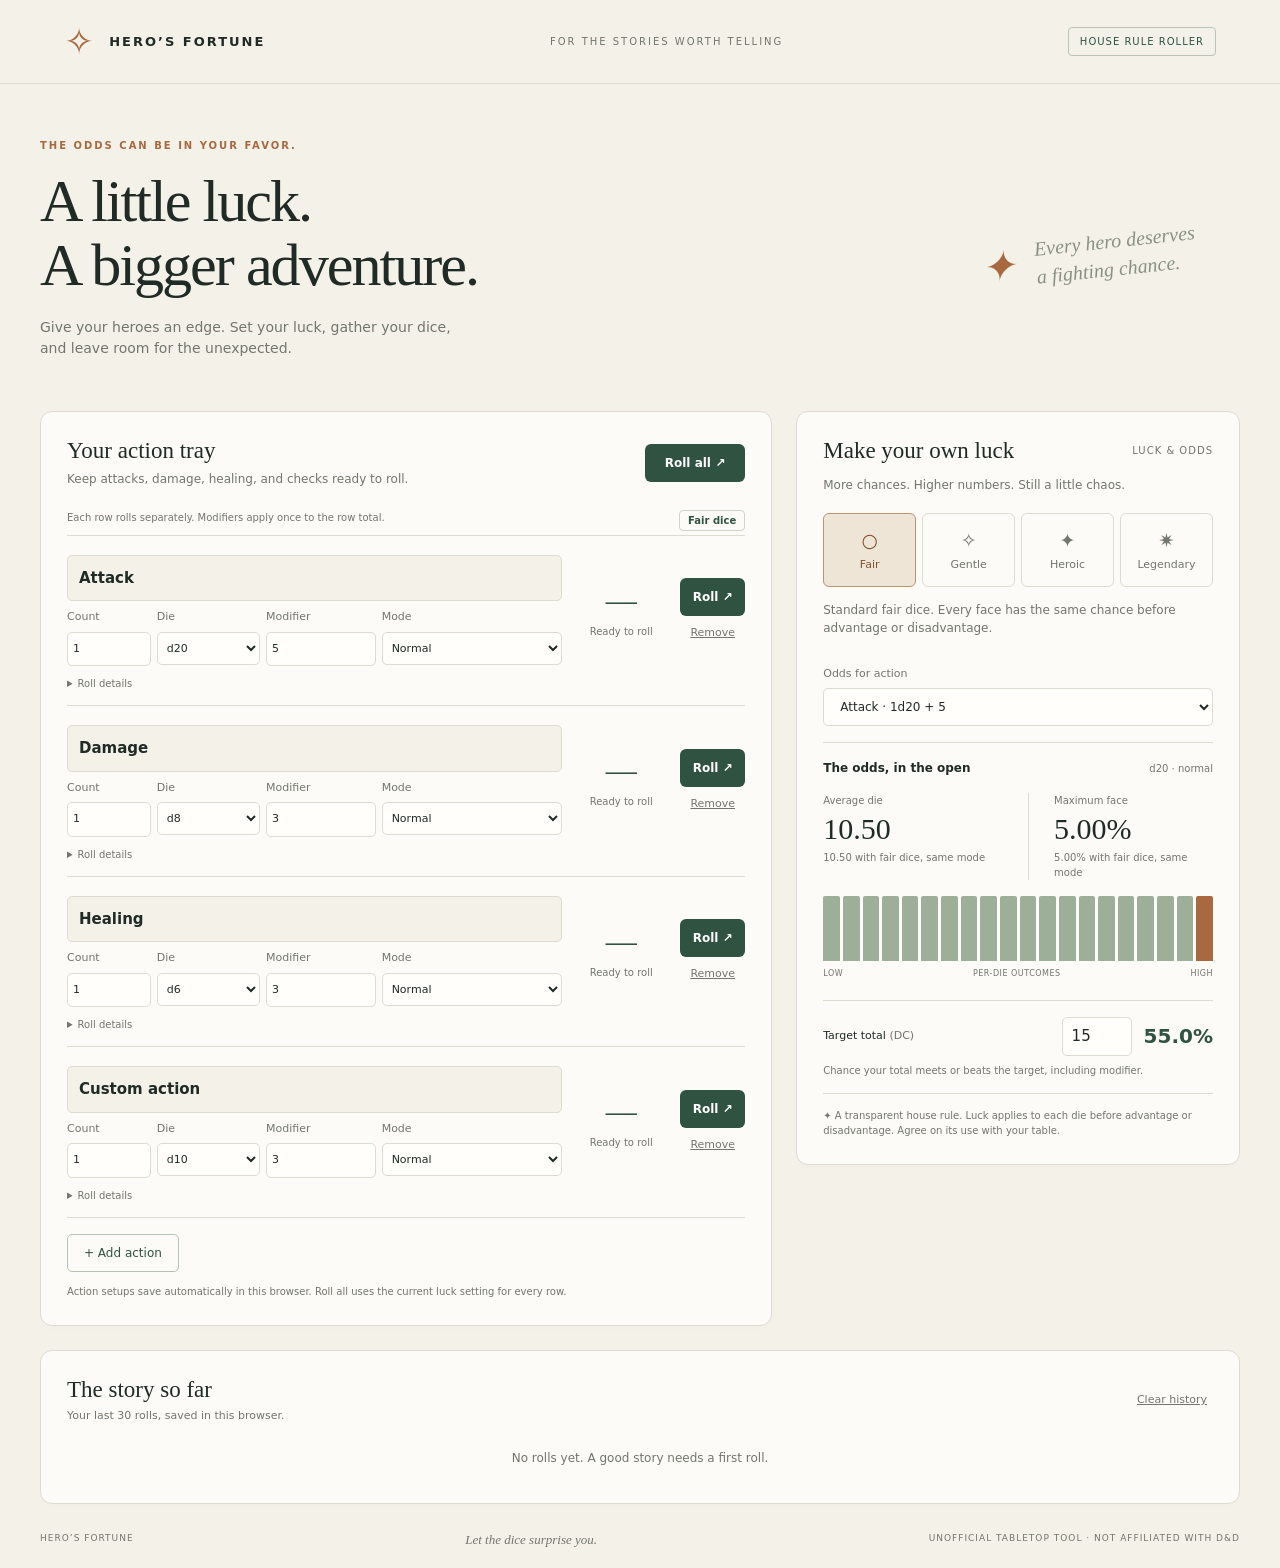
==== docs/index.html @ 3008ed4e "Import Hero’s Fortune dice roller and GitHub Pages source" ====
<!doctype html><html lang="en"><head><meta charset="utf-8"><meta name="viewport" content="width=device-width,initial-scale=1"><meta name="theme-color" content="#171b19"><title>Hero’s Fortune · A little luck goes a long way</title><meta name="description" content="An adjustable, transparent luck-based dice roller for tabletop adventures."><link rel="stylesheet" href="style.css"></head><body>
<header><a class="brand" href="./"><span class="brand-icon">✧</span> HERO’S FORTUNE</a><span class="header-note">FOR THE STORIES WORTH TELLING</span><span class="house">HOUSE RULE ROLLER</span></header>
<main><div class="intro"><div><p class="eyebrow">THE ODDS CAN BE IN YOUR FAVOR.</p><h1>A little luck.<br>A bigger adventure.</h1><p class="sub">Give your heroes an edge. Set your luck, gather your dice,<br class="desktop"> and leave room for the unexpected.</p></div><div class="intro-note"><span>✦</span><p>Every hero deserves<br>a fighting chance.</p></div></div>
<div class="workspace"><section class="actions panel" aria-labelledby="actionsHeading"><div class="section-head"><div><h2 id="actionsHeading">Your action tray</h2><p class="muted">Keep attacks, damage, healing, and checks ready to roll.</p></div><button id="rollAll" class="small-primary">Roll all ↗</button></div><div class="actions-note"><span>Each row rolls separately. Modifiers apply once to the row total.</span><strong id="actionLuck">Fair dice</strong></div><div id="actionsList"></div><div class="actions-footer"><button id="addAction" class="outline-button">+ Add action</button><span id="actionStatus" role="status"></span></div><p class="muted storage-note">Action setups save automatically in this browser. Roll all uses the current luck setting for every row.</p></section><aside><section class="luck panel"><div class="section-head"><h2>Make your own luck</h2><span>LUCK & ODDS</span></div><p class="muted">More chances. Higher numbers. Still a little chaos.</p><div id="luckOptions" class="luck-options" role="group" aria-label="Luck strength"></div><p class="mechanic" id="mechanic"></p><label class="odds-picker" for="oddsAction">Odds for action<select id="oddsAction"></select></label><p id="oddsEmpty" class="muted" hidden>Add an action to see its odds.</p><div id="oddsContent"><div class="odds-header"><h3>The odds, in the open</h3><span id="oddsTag">1d20</span></div><div class="stats"><div><span>Average die</span><strong id="average"></strong><small id="fairAverage"></small></div><div><span>Maximum face</span><strong id="maxChance"></strong><small id="fairMax"></small></div></div><div id="chart" class="chart" aria-label="Probability distribution"></div><div class="axis"><span>LOW</span><span>PER-DIE OUTCOMES</span><span>HIGH</span></div><div class="target-row"><label for="target">Target total <span>(DC)</span></label><input type="number" id="target" min="-100" max="1100" value="15"><strong id="success"></strong></div><p class="target-note">Chance your total meets or beats the target, including modifier.</p></div><p class="rule-note">✦ A transparent house rule. Luck applies to each die before advantage or disadvantage. Agree on its use with your table.</p></section></aside></div>
<section class="history panel"><div class="section-head"><div><h2>The story so far</h2><span class="muted history-sub">Your last 30 rolls, saved in this browser.</span></div><button id="clear" class="text-button">Clear history</button></div><div id="history"></div></section><footer>HERO’S FORTUNE <span>Let the dice surprise you.</span><span>UNOFFICIAL TABLETOP TOOL · NOT AFFILIATED WITH D&D</span></footer></main><script src="core.js"></script><script src="app.js"></script></body></html>
---- docs/style.css ----
:root{--bg:#f4f1e9;--ink:#202b25;--muted:#72766d;--line:#dddcd1;--green:#2f5241;--copper:#a96940}*{box-sizing:border-box}body{margin:0;background:var(--bg);color:var(--ink);font:15px/1.5 system-ui,sans-serif}button,input,select{font:inherit}button{cursor:pointer}header{height:84px;border-bottom:1px solid var(--line);display:flex;align-items:center;justify-content:space-between;padding:0 5vw;gap:20px}.brand{display:flex;align-items:center;gap:13px;letter-spacing:2px;font-size:13px;font-weight:800;color:inherit;text-decoration:none}.brand-icon{font-size:36px;color:var(--copper);line-height:1}.header-note{font-size:10px;letter-spacing:2px;color:var(--muted)}.house{font-size:10px;letter-spacing:1px;border:1px solid #b8c4b7;padding:6px 11px;border-radius:4px;color:var(--green)}main{max-width:1300px;margin:auto;padding:54px 40px 20px}.intro{display:flex;align-items:center;justify-content:space-between;margin-bottom:38px}.eyebrow{font-size:10px;letter-spacing:2px;font-weight:700;color:var(--copper);margin:0 0 16px}h1{font:500 clamp(40px,4.7vw,62px)/1.06 Georgia,serif;letter-spacing:-2px;margin:0}p.sub{color:var(--muted);font-size:14px;margin-top:20px}.intro-note{display:flex;gap:20px;align-items:center;padding-right:44px;transform:rotate(-6deg);font:italic 20px/1.4 Georgia,serif;color:#899181}.intro-note>span{font-size:42px;color:var(--copper)}.workspace{display:grid;grid-template-columns:1.25fr 1fr;gap:24px}.panel{border:1px solid var(--line);border-radius:12px;background:#fcfbf7;box-shadow:0 3px 5px #202b2503;padding:26px}.section-head{display:flex;justify-content:space-between;align-items:center;gap:16px}.section-head h2{font:500 23px Georgia,serif;margin:0}.section-head>span{font-size:10px;color:var(--muted);letter-spacing:1px}.die-types{display:grid;grid-template-columns:repeat(7,1fr);gap:8px;margin:24px 0}.die-type{border:1px solid var(--line);border-radius:7px;background:transparent;padding:13px 0;color:var(--muted);font-weight:650}.die-type.active{background:var(--green);color:#fff;border-color:var(--green)}.controls{display:grid;grid-template-columns:1fr 1fr 1.5fr;gap:14px}label{font-size:11px;color:var(--muted)}input,select{min-width:0;width:100%;padding:10px 12px;border:1px solid var(--line);border-radius:5px;background:#fffefb;color:var(--ink);margin-top:6px}input:focus,select:focus,button:focus-visible{outline:2px solid var(--copper);outline-offset:3px}.result-area{position:relative;overflow:hidden;margin:24px 0 18px;padding:18px 22px 25px;background:#e9ede5;border:1px solid #dbe1d4;border-radius:8px;text-align:center;min-height:225px}.result-top{display:flex;justify-content:space-between;font-size:11px;position:relative;z-index:1}.result-top span:last-child{font-size:9px;letter-spacing:1px;color:var(--muted)}.result-value{font:80px/1.2 Georgia,serif;color:var(--green);margin:13px 0 3px;position:relative;z-index:1}.breakdown{font-size:12px;color:#616c5d;position:relative;z-index:1;overflow-wrap:anywhere}.die-outline{position:absolute;right:-38px;bottom:-90px;font-size:280px;color:#d6ddcf;line-height:1}.roll-button{width:100%;background:var(--green);border:0;border-radius:6px;color:#fff;padding:16px 20px;text-align:left;font-weight:600;transition:background .2s}.roll-button:hover{background:#213d30}.roll-button span{float:right}.key-hint{text-align:center;font-size:9px;letter-spacing:.7px;color:var(--muted);margin:13px 0 18px}.key-hint span{padding:0 7px}kbd{border:1px solid var(--line);border-radius:3px;padding:2px 4px;font-size:8px}details{border-top:1px solid var(--line);padding-top:15px;color:var(--muted);font-size:12px}summary{cursor:pointer}#audit{padding-top:10px;line-height:1.8}.muted{color:var(--muted);font-size:12px}.luck-options{display:grid;grid-template-columns:repeat(4,1fr);gap:6px;margin-top:19px}.luck-option{border:1px solid var(--line);border-radius:6px;background:transparent;padding:12px 4px;color:var(--muted);font-size:11px}.luck-option strong{display:block;font-size:19px;font-weight:500;margin-bottom:3px}.luck-option.active{background:#eee5d7;border-color:#ba9571;color:#815333}.mechanic{font-size:12px;color:var(--muted);min-height:42px;margin:14px 0 23px}.odds-header{display:flex;justify-content:space-between;align-items:center;border-top:1px solid var(--line);padding-top:20px}.odds-header h3{font-size:12px;margin:0}.odds-header>span{font-size:10px;color:var(--muted)}.stats{display:grid;grid-template-columns:1fr 1fr;gap:20px;margin:16px 0}.stats div+div{border-left:1px solid var(--line);padding-left:25px}.stats span,.stats small{display:block;font-size:10px;color:var(--muted)}.stats strong{display:block;font:30px/1.4 Georgia,serif}.chart{display:flex;align-items:flex-end;gap:3px;height:65px}.bar{flex:1;background:#9daF98;border-radius:2px 2px 0 0;min-width:1px}.bar:last-child{background:var(--copper)}.axis{display:flex;justify-content:space-between;font-size:8px;letter-spacing:.5px;color:var(--muted);margin:7px 0 20px}.target-row{display:flex;align-items:center;gap:12px;border-top:1px solid var(--line);padding-top:16px}.target-row label{flex:1;color:var(--ink)}.target-row label span{color:var(--muted)}.target-row input{width:70px;margin:0;padding:7px 9px}.target-row strong{font-size:20px;color:var(--green);min-width:68px;text-align:right}.target-note{font-size:10px;color:var(--muted);margin:7px 0 15px}.rule-note{font-size:10px;color:var(--muted);border-top:1px solid var(--line);padding-top:14px;margin-bottom:0}.history{margin-top:24px}.history-sub{font-size:11px;display:block;margin-top:5px}.text-button{background:none;border:0;color:var(--muted);font-size:11px;text-decoration:underline}.empty{padding:25px 0 10px;text-align:center;font-size:12px;color:var(--muted)}.history-row{display:grid;grid-template-columns:50px 1fr 90px 70px;gap:14px;align-items:center;padding:14px 0;border-top:1px solid var(--line);font-size:12px}.history-row:first-child{margin-top:20px}.history-total{font:25px Georgia,serif;color:var(--green)}.history-detail{font-size:10px;color:var(--muted);margin-top:3px}.history-luck{color:var(--copper);font-size:10px;text-align:right}.history-time{font-size:10px;text-align:right;color:var(--muted)}footer{display:flex;justify-content:space-between;gap:15px;font-size:9px;letter-spacing:1px;color:var(--muted);padding:28px 0 0}footer span:first-child{font:italic 13px Georgia,serif;letter-spacing:0}.flash{animation:pop .25s ease-out}@keyframes pop{from{transform:translateY(4px);opacity:.3}to{transform:translateY(0);opacity:1}}@media(max-width:850px){.workspace{grid-template-columns:1fr}.intro-note{display:none}.header-note{display:none}main{padding:32px 20px}.panel{padding:22px}footer span:last-child{display:none}.intro{margin-bottom:26px}.result-area{min-height:200px}}@media(max-width:420px){header{padding:0 18px;height:70px}.house{font-size:8px}.brand{font-size:10px;letter-spacing:1px}.controls{gap:8px}.die-types{gap:5px}.die-type{font-size:12px}.key-hint{font-size:7px}.history-row{grid-template-columns:35px 1fr 65px;gap:8px}.history-time{display:none}}@media(prefers-reduced-motion:reduce){*{animation:none!important;transition:none!important}}
.actions{margin-bottom:26px}.actions .section-head p{margin:6px 0 0}.small-primary{border:0;border-radius:6px;background:var(--green);color:white;padding:10px 20px;font-size:12px;font-weight:600;white-space:nowrap}.small-primary:hover{background:#213d30}.actions-note{display:flex;justify-content:space-between;gap:12px;margin:22px 0 4px;font-size:11px;color:var(--muted)}.actions-note strong{font-size:10px;color:var(--green);border:1px solid #ccd6c8;border-radius:4px;padding:2px 8px;white-space:nowrap}.action-row{display:grid;grid-template-columns:minmax(0,1fr) minmax(110px,210px) 90px;gap:12px 24px;align-items:center;border-top:1px solid var(--line);padding:19px 0 14px}.action-fields{display:grid;grid-template-columns:minmax(110px,.7fr) minmax(300px,1.7fr);align-items:end;gap:20px}.action-name{font-weight:600;background:#f4f1e9;margin:0;padding:11px}.action-dice-fields{display:grid;grid-template-columns:.65fr .8fr .85fr 1.4fr;gap:9px}.action-dice-fields input,.action-dice-fields select{padding:8px}.action-total{font:36px/1.2 Georgia,serif;color:var(--green);text-align:center}.action-breakdown{text-align:center;font-size:10px;color:var(--muted);overflow-wrap:anywhere;margin-top:5px}.action-buttons{display:grid;gap:8px}.action-audit-details{grid-column:1/-1;border:0;padding:0;font-size:10px}.action-audit{padding:8px 0;color:var(--muted)}.actions-footer{border-top:1px solid var(--line);padding-top:16px;display:flex;align-items:center;gap:14px}.outline-button{border:1px solid #b7c3b2;border-radius:5px;padding:9px 16px;background:none;color:var(--green);font-size:12px}#actionStatus{font-size:10px;color:var(--muted)}.storage-note{font-size:10px;margin:12px 0 0}.save-action{display:block;width:100%;border:1px dashed #bdc7b7;background:none;color:var(--green);padding:8px;margin:0 0 12px;border-radius:5px;font-size:11px}button:disabled{opacity:.45;cursor:default}@media(max-width:1050px){.action-fields{grid-template-columns:1fr;gap:8px}.action-row{grid-template-columns:minmax(0,1fr) 155px 85px}}@media(max-width:600px){.action-row{grid-template-columns:minmax(0,1fr) 75px;gap:12px}.action-fields{grid-column:1/-1}.action-dice-fields{grid-template-columns:.65fr .8fr .85fr 1.4fr}.action-outcome{text-align:left}.action-total,.action-breakdown{text-align:left}.action-buttons{grid-column:2;grid-row:2}.actions-note{align-items:start;font-size:10px}.actions .section-head{align-items:start}.actions .section-head p{max-width:200px}.small-primary{padding:10px 14px}}
/* Action tray is now the only rolling surface. */
.workspace{grid-template-columns:minmax(0,1.65fr) minmax(310px,1fr);align-items:start}.workspace>.actions{margin-bottom:0}.workspace .action-fields{grid-template-columns:1fr;gap:8px}.workspace .action-row{grid-template-columns:minmax(0,1fr) 90px 65px;gap:10px 14px}.workspace .action-buttons .small-primary{padding:10px 9px}.odds-picker{display:block;margin:16px 0}.odds-picker select{font-size:12px}.odds-header{padding-top:16px}.workspace .actions-note{font-size:10px}.workspace .action-dice-fields{gap:6px}.workspace .action-dice-fields input,.workspace .action-dice-fields select{padding:8px 5px}.workspace .action-total{font-size:31px}[hidden]{display:none!important}@media(max-width:1000px){.workspace{grid-template-columns:1fr}.workspace .action-row{grid-template-columns:minmax(0,1fr) 155px 85px}}@media(max-width:600px){.workspace .action-row{grid-template-columns:minmax(0,1fr) 75px}.workspace .action-fields{grid-column:1/-1}.workspace .action-buttons{grid-column:2;grid-row:2}}
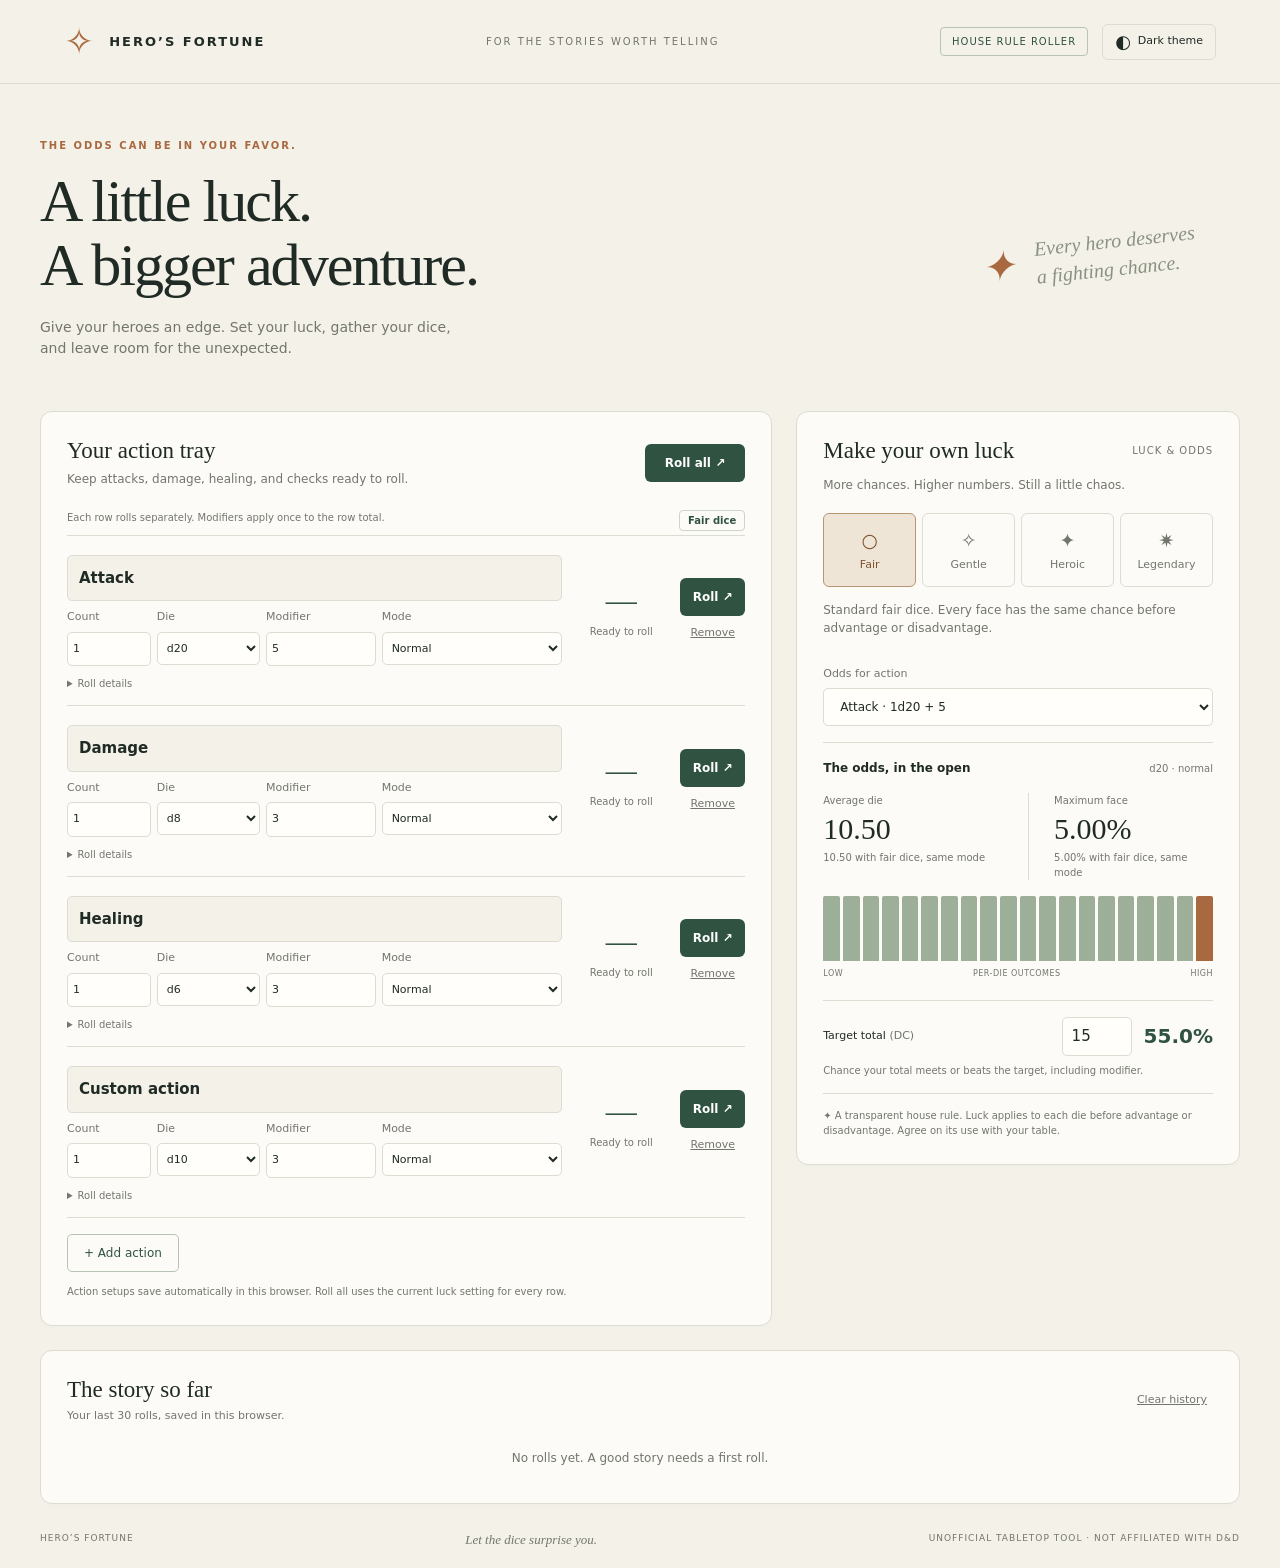
==== commit e50a5a57: "Add persistent light and dark theme toggle" ====
--- a/docs/index.html
+++ b/docs/index.html
@@ -1,5 +1,5 @@
-<!doctype html><html lang="en"><head><meta charset="utf-8"><meta name="viewport" content="width=device-width,initial-scale=1"><meta name="theme-color" content="#171b19"><title>Hero’s Fortune · A little luck goes a long way</title><meta name="description" content="An adjustable, transparent luck-based dice roller for tabletop adventures."><link rel="stylesheet" href="style.css"></head><body>
-<header><a class="brand" href="./"><span class="brand-icon">✧</span> HERO’S FORTUNE</a><span class="header-note">FOR THE STORIES WORTH TELLING</span><span class="house">HOUSE RULE ROLLER</span></header>
+<!doctype html><html lang="en"><head><meta charset="utf-8"><meta name="viewport" content="width=device-width,initial-scale=1"><meta name="theme-color" content="#171b19"><title>Hero’s Fortune · A little luck goes a long way</title><meta name="description" content="An adjustable, transparent luck-based dice roller for tabletop adventures."><script src="theme.js"></script><link rel="stylesheet" href="style.css"></head><body>
+<header><a class="brand" href="./"><span class="brand-icon">✧</span> HERO’S FORTUNE</a><span class="header-note">FOR THE STORIES WORTH TELLING</span><div class="header-controls"><span class="house">HOUSE RULE ROLLER</span><button id="themeToggle" class="theme-toggle" type="button" aria-label="Dark theme" aria-pressed="false"><span aria-hidden="true">◐</span> Dark theme</button></div></header>
 <main><div class="intro"><div><p class="eyebrow">THE ODDS CAN BE IN YOUR FAVOR.</p><h1>A little luck.<br>A bigger adventure.</h1><p class="sub">Give your heroes an edge. Set your luck, gather your dice,<br class="desktop"> and leave room for the unexpected.</p></div><div class="intro-note"><span>✦</span><p>Every hero deserves<br>a fighting chance.</p></div></div>
 <div class="workspace"><section class="actions panel" aria-labelledby="actionsHeading"><div class="section-head"><div><h2 id="actionsHeading">Your action tray</h2><p class="muted">Keep attacks, damage, healing, and checks ready to roll.</p></div><button id="rollAll" class="small-primary">Roll all ↗</button></div><div class="actions-note"><span>Each row rolls separately. Modifiers apply once to the row total.</span><strong id="actionLuck">Fair dice</strong></div><div id="actionsList"></div><div class="actions-footer"><button id="addAction" class="outline-button">+ Add action</button><span id="actionStatus" role="status"></span></div><p class="muted storage-note">Action setups save automatically in this browser. Roll all uses the current luck setting for every row.</p></section><aside><section class="luck panel"><div class="section-head"><h2>Make your own luck</h2><span>LUCK & ODDS</span></div><p class="muted">More chances. Higher numbers. Still a little chaos.</p><div id="luckOptions" class="luck-options" role="group" aria-label="Luck strength"></div><p class="mechanic" id="mechanic"></p><label class="odds-picker" for="oddsAction">Odds for action<select id="oddsAction"></select></label><p id="oddsEmpty" class="muted" hidden>Add an action to see its odds.</p><div id="oddsContent"><div class="odds-header"><h3>The odds, in the open</h3><span id="oddsTag">1d20</span></div><div class="stats"><div><span>Average die</span><strong id="average"></strong><small id="fairAverage"></small></div><div><span>Maximum face</span><strong id="maxChance"></strong><small id="fairMax"></small></div></div><div id="chart" class="chart" aria-label="Probability distribution"></div><div class="axis"><span>LOW</span><span>PER-DIE OUTCOMES</span><span>HIGH</span></div><div class="target-row"><label for="target">Target total <span>(DC)</span></label><input type="number" id="target" min="-100" max="1100" value="15"><strong id="success"></strong></div><p class="target-note">Chance your total meets or beats the target, including modifier.</p></div><p class="rule-note">✦ A transparent house rule. Luck applies to each die before advantage or disadvantage. Agree on its use with your table.</p></section></aside></div>
 <section class="history panel"><div class="section-head"><div><h2>The story so far</h2><span class="muted history-sub">Your last 30 rolls, saved in this browser.</span></div><button id="clear" class="text-button">Clear history</button></div><div id="history"></div></section><footer>HERO’S FORTUNE <span>Let the dice surprise you.</span><span>UNOFFICIAL TABLETOP TOOL · NOT AFFILIATED WITH D&D</span></footer></main><script src="core.js"></script><script src="app.js"></script></body></html>
--- a/docs/style.css
+++ b/docs/style.css
@@ -2,3 +2,8 @@
 .actions{margin-bottom:26px}.actions .section-head p{margin:6px 0 0}.small-primary{border:0;border-radius:6px;background:var(--green);color:white;padding:10px 20px;font-size:12px;font-weight:600;white-space:nowrap}.small-primary:hover{background:#213d30}.actions-note{display:flex;justify-content:space-between;gap:12px;margin:22px 0 4px;font-size:11px;color:var(--muted)}.actions-note strong{font-size:10px;color:var(--green);border:1px solid #ccd6c8;border-radius:4px;padding:2px 8px;white-space:nowrap}.action-row{display:grid;grid-template-columns:minmax(0,1fr) minmax(110px,210px) 90px;gap:12px 24px;align-items:center;border-top:1px solid var(--line);padding:19px 0 14px}.action-fields{display:grid;grid-template-columns:minmax(110px,.7fr) minmax(300px,1.7fr);align-items:end;gap:20px}.action-name{font-weight:600;background:#f4f1e9;margin:0;padding:11px}.action-dice-fields{display:grid;grid-template-columns:.65fr .8fr .85fr 1.4fr;gap:9px}.action-dice-fields input,.action-dice-fields select{padding:8px}.action-total{font:36px/1.2 Georgia,serif;color:var(--green);text-align:center}.action-breakdown{text-align:center;font-size:10px;color:var(--muted);overflow-wrap:anywhere;margin-top:5px}.action-buttons{display:grid;gap:8px}.action-audit-details{grid-column:1/-1;border:0;padding:0;font-size:10px}.action-audit{padding:8px 0;color:var(--muted)}.actions-footer{border-top:1px solid var(--line);padding-top:16px;display:flex;align-items:center;gap:14px}.outline-button{border:1px solid #b7c3b2;border-radius:5px;padding:9px 16px;background:none;color:var(--green);font-size:12px}#actionStatus{font-size:10px;color:var(--muted)}.storage-note{font-size:10px;margin:12px 0 0}.save-action{display:block;width:100%;border:1px dashed #bdc7b7;background:none;color:var(--green);padding:8px;margin:0 0 12px;border-radius:5px;font-size:11px}button:disabled{opacity:.45;cursor:default}@media(max-width:1050px){.action-fields{grid-template-columns:1fr;gap:8px}.action-row{grid-template-columns:minmax(0,1fr) 155px 85px}}@media(max-width:600px){.action-row{grid-template-columns:minmax(0,1fr) 75px;gap:12px}.action-fields{grid-column:1/-1}.action-dice-fields{grid-template-columns:.65fr .8fr .85fr 1.4fr}.action-outcome{text-align:left}.action-total,.action-breakdown{text-align:left}.action-buttons{grid-column:2;grid-row:2}.actions-note{align-items:start;font-size:10px}.actions .section-head{align-items:start}.actions .section-head p{max-width:200px}.small-primary{padding:10px 14px}}
 /* Action tray is now the only rolling surface. */
 .workspace{grid-template-columns:minmax(0,1.65fr) minmax(310px,1fr);align-items:start}.workspace>.actions{margin-bottom:0}.workspace .action-fields{grid-template-columns:1fr;gap:8px}.workspace .action-row{grid-template-columns:minmax(0,1fr) 90px 65px;gap:10px 14px}.workspace .action-buttons .small-primary{padding:10px 9px}.odds-picker{display:block;margin:16px 0}.odds-picker select{font-size:12px}.odds-header{padding-top:16px}.workspace .actions-note{font-size:10px}.workspace .action-dice-fields{gap:6px}.workspace .action-dice-fields input,.workspace .action-dice-fields select{padding:8px 5px}.workspace .action-total{font-size:31px}[hidden]{display:none!important}@media(max-width:1000px){.workspace{grid-template-columns:1fr}.workspace .action-row{grid-template-columns:minmax(0,1fr) 155px 85px}}@media(max-width:600px){.workspace .action-row{grid-template-columns:minmax(0,1fr) 75px}.workspace .action-fields{grid-column:1/-1}.workspace .action-buttons{grid-column:2;grid-row:2}}
+/* Theme preference is applied before the stylesheet loads. */
+:root{color-scheme:light}.header-controls{display:flex;align-items:center;gap:14px}.theme-toggle{display:inline-flex;align-items:center;gap:7px;border:1px solid var(--line);border-radius:6px;background:transparent;color:var(--ink);padding:8px 12px;font-size:11px;white-space:nowrap}.theme-toggle>span{font-size:18px;line-height:1}.theme-toggle:hover{border-color:var(--copper)}.theme-toggle[aria-pressed="true"]{border-color:var(--copper);background:#d6a06c12}
+:root[data-theme="dark"]{color-scheme:dark;--bg:#171c19;--ink:#e7e9df;--muted:#adb5a8;--line:#3e483f;--green:#a0c293;--copper:#d6a06c}
+[data-theme="dark"] .panel{background:#202721;box-shadow:0 3px 10px #0002}[data-theme="dark"] input,[data-theme="dark"] select{background:#171e19;color:var(--ink);border-color:var(--line)}[data-theme="dark"] .action-name{background:#293329}[data-theme="dark"] .luck-option.active{background:#433629;border-color:#b68d62;color:#f1cea2}[data-theme="dark"] .small-primary{background:#375a46;color:#f3f5eb}[data-theme="dark"] .small-primary:hover{background:#446e54}[data-theme="dark"] .bar{background:#87a67f}[data-theme="dark"] .bar:last-child{background:var(--copper)}[data-theme="dark"] .house,[data-theme="dark"] .actions-note strong,[data-theme="dark"] .outline-button{border-color:#596b54}[data-theme="dark"] .intro-note{color:#a7b69d}[data-theme="dark"] .outline-button:hover{background:#a0c29312}::selection{background:#a9694055;color:var(--ink)}
+@media(max-width:1050px){.header-note{display:none}}@media(max-width:480px){.header-controls .house{display:none}.header-controls{gap:0}.theme-toggle{padding:7px 9px;font-size:10px}}
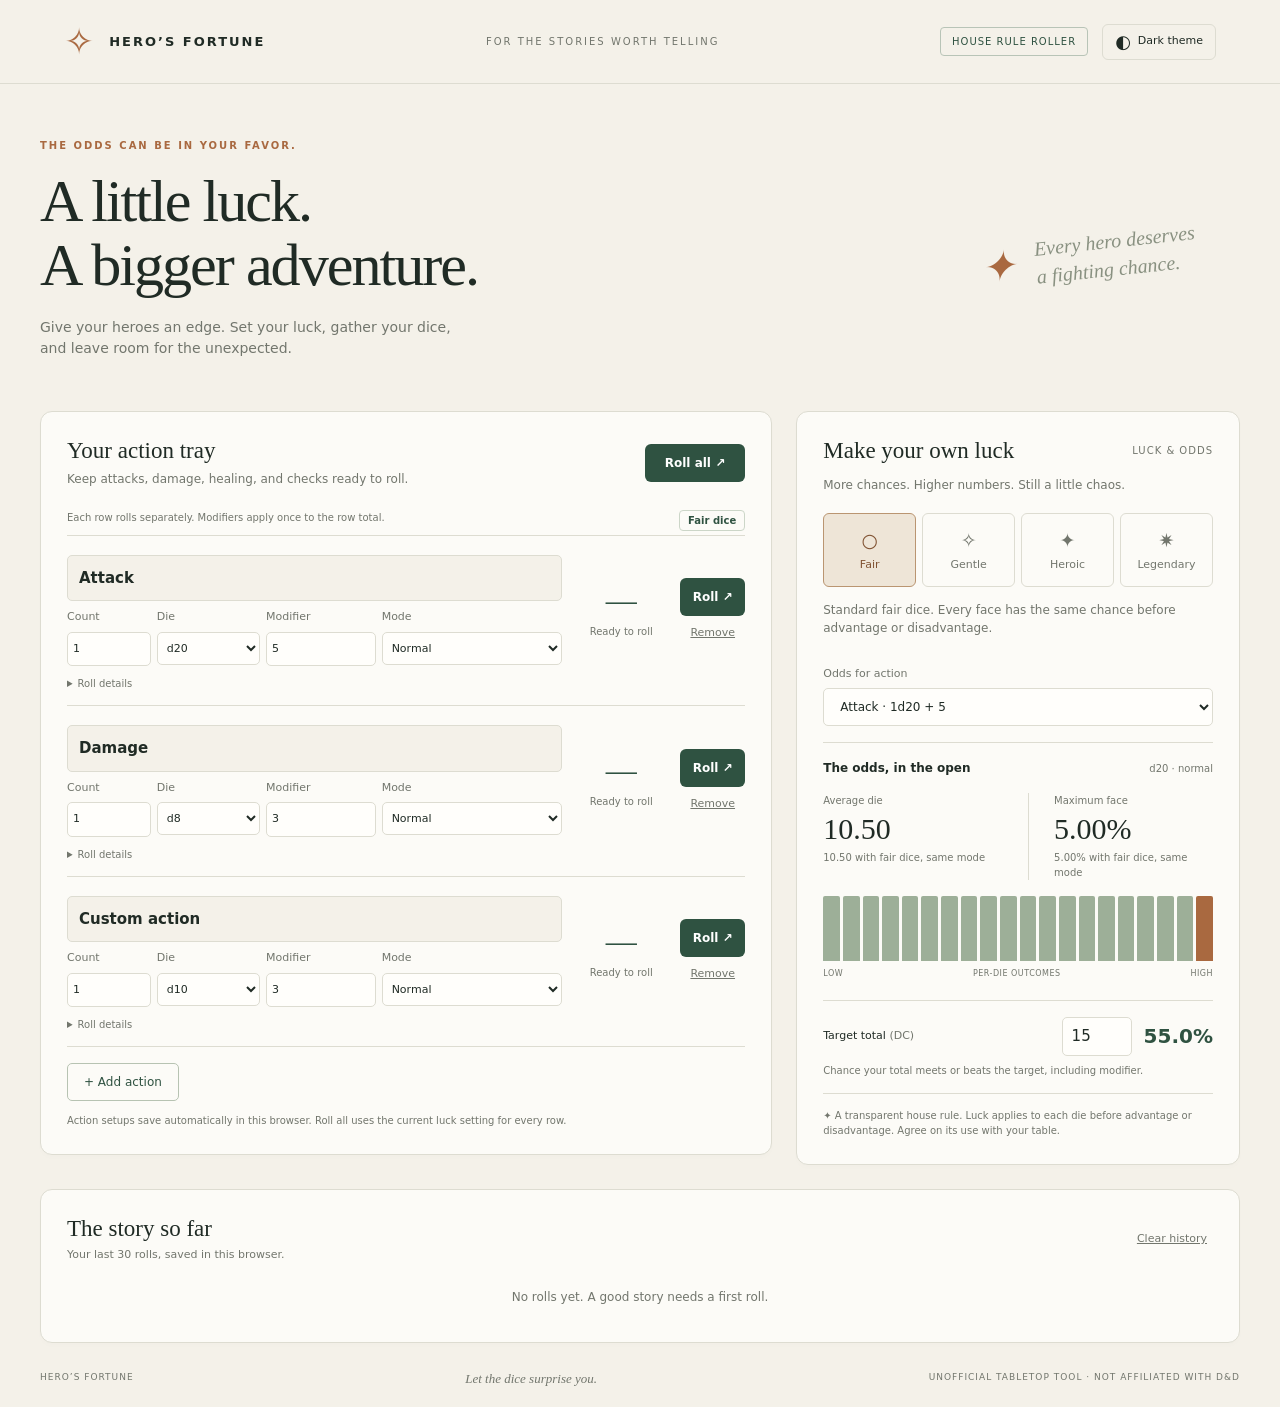
==== commit 5f3fd2fa: "Refactor CSS styles and improve theme handling - Updated the CSS file to enhance readability and mai" ====
--- a/docs/index.html
+++ b/docs/index.html
@@ -1,5 +1,97 @@
-<!doctype html><html lang="en"><head><meta charset="utf-8"><meta name="viewport" content="width=device-width,initial-scale=1"><meta name="theme-color" content="#171b19"><title>Hero’s Fortune · A little luck goes a long way</title><meta name="description" content="An adjustable, transparent luck-based dice roller for tabletop adventures."><script src="theme.js"></script><link rel="stylesheet" href="style.css"></head><body>
-<header><a class="brand" href="./"><span class="brand-icon">✧</span> HERO’S FORTUNE</a><span class="header-note">FOR THE STORIES WORTH TELLING</span><div class="header-controls"><span class="house">HOUSE RULE ROLLER</span><button id="themeToggle" class="theme-toggle" type="button" aria-label="Dark theme" aria-pressed="false"><span aria-hidden="true">◐</span> Dark theme</button></div></header>
-<main><div class="intro"><div><p class="eyebrow">THE ODDS CAN BE IN YOUR FAVOR.</p><h1>A little luck.<br>A bigger adventure.</h1><p class="sub">Give your heroes an edge. Set your luck, gather your dice,<br class="desktop"> and leave room for the unexpected.</p></div><div class="intro-note"><span>✦</span><p>Every hero deserves<br>a fighting chance.</p></div></div>
-<div class="workspace"><section class="actions panel" aria-labelledby="actionsHeading"><div class="section-head"><div><h2 id="actionsHeading">Your action tray</h2><p class="muted">Keep attacks, damage, healing, and checks ready to roll.</p></div><button id="rollAll" class="small-primary">Roll all ↗</button></div><div class="actions-note"><span>Each row rolls separately. Modifiers apply once to the row total.</span><strong id="actionLuck">Fair dice</strong></div><div id="actionsList"></div><div class="actions-footer"><button id="addAction" class="outline-button">+ Add action</button><span id="actionStatus" role="status"></span></div><p class="muted storage-note">Action setups save automatically in this browser. Roll all uses the current luck setting for every row.</p></section><aside><section class="luck panel"><div class="section-head"><h2>Make your own luck</h2><span>LUCK & ODDS</span></div><p class="muted">More chances. Higher numbers. Still a little chaos.</p><div id="luckOptions" class="luck-options" role="group" aria-label="Luck strength"></div><p class="mechanic" id="mechanic"></p><label class="odds-picker" for="oddsAction">Odds for action<select id="oddsAction"></select></label><p id="oddsEmpty" class="muted" hidden>Add an action to see its odds.</p><div id="oddsContent"><div class="odds-header"><h3>The odds, in the open</h3><span id="oddsTag">1d20</span></div><div class="stats"><div><span>Average die</span><strong id="average"></strong><small id="fairAverage"></small></div><div><span>Maximum face</span><strong id="maxChance"></strong><small id="fairMax"></small></div></div><div id="chart" class="chart" aria-label="Probability distribution"></div><div class="axis"><span>LOW</span><span>PER-DIE OUTCOMES</span><span>HIGH</span></div><div class="target-row"><label for="target">Target total <span>(DC)</span></label><input type="number" id="target" min="-100" max="1100" value="15"><strong id="success"></strong></div><p class="target-note">Chance your total meets or beats the target, including modifier.</p></div><p class="rule-note">✦ A transparent house rule. Luck applies to each die before advantage or disadvantage. Agree on its use with your table.</p></section></aside></div>
-<section class="history panel"><div class="section-head"><div><h2>The story so far</h2><span class="muted history-sub">Your last 30 rolls, saved in this browser.</span></div><button id="clear" class="text-button">Clear history</button></div><div id="history"></div></section><footer>HERO’S FORTUNE <span>Let the dice surprise you.</span><span>UNOFFICIAL TABLETOP TOOL · NOT AFFILIATED WITH D&D</span></footer></main><script src="core.js"></script><script src="app.js"></script></body></html>
+<!doctype html>
+<html lang="en">
+
+<head>
+    <meta charset="utf-8">
+    <meta name="viewport" content="width=device-width,initial-scale=1">
+    <meta name="theme-color" content="#171b19">
+    <title>Hero’s Fortune · A little luck goes a long way</title>
+    <meta name="description" content="An adjustable, transparent luck-based dice roller for tabletop adventures.">
+    <script src="theme.js?v=1ad5621dbaf4"></script>
+    <link rel="stylesheet" href="style.css?v=9ebda47f742c">
+</head>
+
+<body>
+    <header><a class="brand" href="./"><span class="brand-icon">✧</span> HERO’S FORTUNE</a><span class="header-note">FOR
+            THE STORIES WORTH TELLING</span>
+        <div class="header-controls"><span class="house">HOUSE RULE ROLLER</span><button id="themeToggle"
+                class="theme-toggle" type="button" aria-label="Dark theme" aria-pressed="false"><span
+                    aria-hidden="true">◐</span> Dark theme</button></div>
+    </header>
+    <main>
+        <div class="intro">
+            <div>
+                <p class="eyebrow">THE ODDS CAN BE IN YOUR FAVOR.</p>
+                <h1>A little luck.<br>A bigger adventure.</h1>
+                <p class="sub">Give your heroes an edge. Set your luck, gather your dice,<br class="desktop"> and leave
+                    room for the unexpected.</p>
+            </div>
+            <div class="intro-note"><span>✦</span>
+                <p>Every hero deserves<br>a fighting chance.</p>
+            </div>
+        </div>
+        <div class="workspace">
+            <section class="actions panel" aria-labelledby="actionsHeading">
+                <div class="section-head">
+                    <div>
+                        <h2 id="actionsHeading">Your action tray</h2>
+                        <p class="muted">Keep attacks, damage, healing, and checks ready to roll.</p>
+                    </div><button id="rollAll" class="small-primary">Roll all ↗</button>
+                </div>
+                <div class="actions-note"><span>Each row rolls separately. Modifiers apply once to the row
+                        total.</span><strong id="actionLuck">Fair dice</strong></div>
+                <div id="actionsList"></div>
+                <div class="actions-footer"><button id="addAction" class="outline-button">+ Add action</button><span
+                        id="actionStatus" role="status"></span></div>
+                <p class="muted storage-note">Action setups save automatically in this browser. Roll all uses the
+                    current luck setting for every row.</p>
+            </section>
+            <aside>
+                <section class="luck panel">
+                    <div class="section-head">
+                        <h2>Make your own luck</h2><span>LUCK & ODDS</span>
+                    </div>
+                    <p class="muted">More chances. Higher numbers. Still a little chaos.</p>
+                    <div id="luckOptions" class="luck-options" role="group" aria-label="Luck strength"></div>
+                    <p class="mechanic" id="mechanic"></p><label class="odds-picker" for="oddsAction">Odds for
+                        action<select id="oddsAction"></select></label>
+                    <p id="oddsEmpty" class="muted" hidden>Add an action to see its odds.</p>
+                    <div id="oddsContent">
+                        <div class="odds-header">
+                            <h3>The odds, in the open</h3><span id="oddsTag">1d20</span>
+                        </div>
+                        <div class="stats">
+                            <div><span>Average die</span><strong id="average"></strong><small id="fairAverage"></small>
+                            </div>
+                            <div><span>Maximum face</span><strong id="maxChance"></strong><small id="fairMax"></small>
+                            </div>
+                        </div>
+                        <div id="chart" class="chart" aria-label="Probability distribution"></div>
+                        <div class="axis"><span>LOW</span><span>PER-DIE OUTCOMES</span><span>HIGH</span></div>
+                        <div class="target-row"><label for="target">Target total <span>(DC)</span></label><input
+                                type="number" id="target" min="-100" max="1100" value="15"><strong
+                                id="success"></strong></div>
+                        <p class="target-note">Chance your total meets or beats the target, including modifier.</p>
+                    </div>
+                    <p class="rule-note">✦ A transparent house rule. Luck applies to each die before advantage or
+                        disadvantage. Agree on its use with your table.</p>
+                </section>
+            </aside>
+        </div>
+        <section class="history panel">
+            <div class="section-head">
+                <div>
+                    <h2>The story so far</h2><span class="muted history-sub">Your last 30 rolls, saved in this
+                        browser.</span>
+                </div><button id="clear" class="text-button">Clear history</button>
+            </div>
+            <div id="history"></div>
+        </section>
+        <footer>HERO’S FORTUNE <span>Let the dice surprise you.</span><span>UNOFFICIAL TABLETOP TOOL · NOT AFFILIATED
+                WITH D&D</span></footer>
+    </main>
+    <script src="core.js?v=ac321b00e4b7"></script>
+    <script src="app.js?v=7fd091d06f78"></script>
+</body>
+
+</html>
--- a/docs/style.css
+++ b/docs/style.css
@@ -1,9 +1,1055 @@
-:root{--bg:#f4f1e9;--ink:#202b25;--muted:#72766d;--line:#dddcd1;--green:#2f5241;--copper:#a96940}*{box-sizing:border-box}body{margin:0;background:var(--bg);color:var(--ink);font:15px/1.5 system-ui,sans-serif}button,input,select{font:inherit}button{cursor:pointer}header{height:84px;border-bottom:1px solid var(--line);display:flex;align-items:center;justify-content:space-between;padding:0 5vw;gap:20px}.brand{display:flex;align-items:center;gap:13px;letter-spacing:2px;font-size:13px;font-weight:800;color:inherit;text-decoration:none}.brand-icon{font-size:36px;color:var(--copper);line-height:1}.header-note{font-size:10px;letter-spacing:2px;color:var(--muted)}.house{font-size:10px;letter-spacing:1px;border:1px solid #b8c4b7;padding:6px 11px;border-radius:4px;color:var(--green)}main{max-width:1300px;margin:auto;padding:54px 40px 20px}.intro{display:flex;align-items:center;justify-content:space-between;margin-bottom:38px}.eyebrow{font-size:10px;letter-spacing:2px;font-weight:700;color:var(--copper);margin:0 0 16px}h1{font:500 clamp(40px,4.7vw,62px)/1.06 Georgia,serif;letter-spacing:-2px;margin:0}p.sub{color:var(--muted);font-size:14px;margin-top:20px}.intro-note{display:flex;gap:20px;align-items:center;padding-right:44px;transform:rotate(-6deg);font:italic 20px/1.4 Georgia,serif;color:#899181}.intro-note>span{font-size:42px;color:var(--copper)}.workspace{display:grid;grid-template-columns:1.25fr 1fr;gap:24px}.panel{border:1px solid var(--line);border-radius:12px;background:#fcfbf7;box-shadow:0 3px 5px #202b2503;padding:26px}.section-head{display:flex;justify-content:space-between;align-items:center;gap:16px}.section-head h2{font:500 23px Georgia,serif;margin:0}.section-head>span{font-size:10px;color:var(--muted);letter-spacing:1px}.die-types{display:grid;grid-template-columns:repeat(7,1fr);gap:8px;margin:24px 0}.die-type{border:1px solid var(--line);border-radius:7px;background:transparent;padding:13px 0;color:var(--muted);font-weight:650}.die-type.active{background:var(--green);color:#fff;border-color:var(--green)}.controls{display:grid;grid-template-columns:1fr 1fr 1.5fr;gap:14px}label{font-size:11px;color:var(--muted)}input,select{min-width:0;width:100%;padding:10px 12px;border:1px solid var(--line);border-radius:5px;background:#fffefb;color:var(--ink);margin-top:6px}input:focus,select:focus,button:focus-visible{outline:2px solid var(--copper);outline-offset:3px}.result-area{position:relative;overflow:hidden;margin:24px 0 18px;padding:18px 22px 25px;background:#e9ede5;border:1px solid #dbe1d4;border-radius:8px;text-align:center;min-height:225px}.result-top{display:flex;justify-content:space-between;font-size:11px;position:relative;z-index:1}.result-top span:last-child{font-size:9px;letter-spacing:1px;color:var(--muted)}.result-value{font:80px/1.2 Georgia,serif;color:var(--green);margin:13px 0 3px;position:relative;z-index:1}.breakdown{font-size:12px;color:#616c5d;position:relative;z-index:1;overflow-wrap:anywhere}.die-outline{position:absolute;right:-38px;bottom:-90px;font-size:280px;color:#d6ddcf;line-height:1}.roll-button{width:100%;background:var(--green);border:0;border-radius:6px;color:#fff;padding:16px 20px;text-align:left;font-weight:600;transition:background .2s}.roll-button:hover{background:#213d30}.roll-button span{float:right}.key-hint{text-align:center;font-size:9px;letter-spacing:.7px;color:var(--muted);margin:13px 0 18px}.key-hint span{padding:0 7px}kbd{border:1px solid var(--line);border-radius:3px;padding:2px 4px;font-size:8px}details{border-top:1px solid var(--line);padding-top:15px;color:var(--muted);font-size:12px}summary{cursor:pointer}#audit{padding-top:10px;line-height:1.8}.muted{color:var(--muted);font-size:12px}.luck-options{display:grid;grid-template-columns:repeat(4,1fr);gap:6px;margin-top:19px}.luck-option{border:1px solid var(--line);border-radius:6px;background:transparent;padding:12px 4px;color:var(--muted);font-size:11px}.luck-option strong{display:block;font-size:19px;font-weight:500;margin-bottom:3px}.luck-option.active{background:#eee5d7;border-color:#ba9571;color:#815333}.mechanic{font-size:12px;color:var(--muted);min-height:42px;margin:14px 0 23px}.odds-header{display:flex;justify-content:space-between;align-items:center;border-top:1px solid var(--line);padding-top:20px}.odds-header h3{font-size:12px;margin:0}.odds-header>span{font-size:10px;color:var(--muted)}.stats{display:grid;grid-template-columns:1fr 1fr;gap:20px;margin:16px 0}.stats div+div{border-left:1px solid var(--line);padding-left:25px}.stats span,.stats small{display:block;font-size:10px;color:var(--muted)}.stats strong{display:block;font:30px/1.4 Georgia,serif}.chart{display:flex;align-items:flex-end;gap:3px;height:65px}.bar{flex:1;background:#9daF98;border-radius:2px 2px 0 0;min-width:1px}.bar:last-child{background:var(--copper)}.axis{display:flex;justify-content:space-between;font-size:8px;letter-spacing:.5px;color:var(--muted);margin:7px 0 20px}.target-row{display:flex;align-items:center;gap:12px;border-top:1px solid var(--line);padding-top:16px}.target-row label{flex:1;color:var(--ink)}.target-row label span{color:var(--muted)}.target-row input{width:70px;margin:0;padding:7px 9px}.target-row strong{font-size:20px;color:var(--green);min-width:68px;text-align:right}.target-note{font-size:10px;color:var(--muted);margin:7px 0 15px}.rule-note{font-size:10px;color:var(--muted);border-top:1px solid var(--line);padding-top:14px;margin-bottom:0}.history{margin-top:24px}.history-sub{font-size:11px;display:block;margin-top:5px}.text-button{background:none;border:0;color:var(--muted);font-size:11px;text-decoration:underline}.empty{padding:25px 0 10px;text-align:center;font-size:12px;color:var(--muted)}.history-row{display:grid;grid-template-columns:50px 1fr 90px 70px;gap:14px;align-items:center;padding:14px 0;border-top:1px solid var(--line);font-size:12px}.history-row:first-child{margin-top:20px}.history-total{font:25px Georgia,serif;color:var(--green)}.history-detail{font-size:10px;color:var(--muted);margin-top:3px}.history-luck{color:var(--copper);font-size:10px;text-align:right}.history-time{font-size:10px;text-align:right;color:var(--muted)}footer{display:flex;justify-content:space-between;gap:15px;font-size:9px;letter-spacing:1px;color:var(--muted);padding:28px 0 0}footer span:first-child{font:italic 13px Georgia,serif;letter-spacing:0}.flash{animation:pop .25s ease-out}@keyframes pop{from{transform:translateY(4px);opacity:.3}to{transform:translateY(0);opacity:1}}@media(max-width:850px){.workspace{grid-template-columns:1fr}.intro-note{display:none}.header-note{display:none}main{padding:32px 20px}.panel{padding:22px}footer span:last-child{display:none}.intro{margin-bottom:26px}.result-area{min-height:200px}}@media(max-width:420px){header{padding:0 18px;height:70px}.house{font-size:8px}.brand{font-size:10px;letter-spacing:1px}.controls{gap:8px}.die-types{gap:5px}.die-type{font-size:12px}.key-hint{font-size:7px}.history-row{grid-template-columns:35px 1fr 65px;gap:8px}.history-time{display:none}}@media(prefers-reduced-motion:reduce){*{animation:none!important;transition:none!important}}
-.actions{margin-bottom:26px}.actions .section-head p{margin:6px 0 0}.small-primary{border:0;border-radius:6px;background:var(--green);color:white;padding:10px 20px;font-size:12px;font-weight:600;white-space:nowrap}.small-primary:hover{background:#213d30}.actions-note{display:flex;justify-content:space-between;gap:12px;margin:22px 0 4px;font-size:11px;color:var(--muted)}.actions-note strong{font-size:10px;color:var(--green);border:1px solid #ccd6c8;border-radius:4px;padding:2px 8px;white-space:nowrap}.action-row{display:grid;grid-template-columns:minmax(0,1fr) minmax(110px,210px) 90px;gap:12px 24px;align-items:center;border-top:1px solid var(--line);padding:19px 0 14px}.action-fields{display:grid;grid-template-columns:minmax(110px,.7fr) minmax(300px,1.7fr);align-items:end;gap:20px}.action-name{font-weight:600;background:#f4f1e9;margin:0;padding:11px}.action-dice-fields{display:grid;grid-template-columns:.65fr .8fr .85fr 1.4fr;gap:9px}.action-dice-fields input,.action-dice-fields select{padding:8px}.action-total{font:36px/1.2 Georgia,serif;color:var(--green);text-align:center}.action-breakdown{text-align:center;font-size:10px;color:var(--muted);overflow-wrap:anywhere;margin-top:5px}.action-buttons{display:grid;gap:8px}.action-audit-details{grid-column:1/-1;border:0;padding:0;font-size:10px}.action-audit{padding:8px 0;color:var(--muted)}.actions-footer{border-top:1px solid var(--line);padding-top:16px;display:flex;align-items:center;gap:14px}.outline-button{border:1px solid #b7c3b2;border-radius:5px;padding:9px 16px;background:none;color:var(--green);font-size:12px}#actionStatus{font-size:10px;color:var(--muted)}.storage-note{font-size:10px;margin:12px 0 0}.save-action{display:block;width:100%;border:1px dashed #bdc7b7;background:none;color:var(--green);padding:8px;margin:0 0 12px;border-radius:5px;font-size:11px}button:disabled{opacity:.45;cursor:default}@media(max-width:1050px){.action-fields{grid-template-columns:1fr;gap:8px}.action-row{grid-template-columns:minmax(0,1fr) 155px 85px}}@media(max-width:600px){.action-row{grid-template-columns:minmax(0,1fr) 75px;gap:12px}.action-fields{grid-column:1/-1}.action-dice-fields{grid-template-columns:.65fr .8fr .85fr 1.4fr}.action-outcome{text-align:left}.action-total,.action-breakdown{text-align:left}.action-buttons{grid-column:2;grid-row:2}.actions-note{align-items:start;font-size:10px}.actions .section-head{align-items:start}.actions .section-head p{max-width:200px}.small-primary{padding:10px 14px}}
+:root {
+    --bg: #f4f1e9;
+    --ink: #202b25;
+    --muted: #72766d;
+    --line: #dddcd1;
+    --green: #2f5241;
+    --copper: #a96940
+}
+
+* {
+    box-sizing: border-box
+}
+
+body {
+    margin: 0;
+    background: var(--bg);
+    color: var(--ink);
+    font: 15px/1.5 system-ui, sans-serif
+}
+
+button,
+input,
+select {
+    font: inherit
+}
+
+button {
+    cursor: pointer
+}
+
+header {
+    height: 84px;
+    border-bottom: 1px solid var(--line);
+    display: flex;
+    align-items: center;
+    justify-content: space-between;
+    padding: 0 5vw;
+    gap: 20px
+}
+
+.brand {
+    display: flex;
+    align-items: center;
+    gap: 13px;
+    letter-spacing: 2px;
+    font-size: 13px;
+    font-weight: 800;
+    color: inherit;
+    text-decoration: none
+}
+
+.brand-icon {
+    font-size: 36px;
+    color: var(--copper);
+    line-height: 1
+}
+
+.header-note {
+    font-size: 10px;
+    letter-spacing: 2px;
+    color: var(--muted)
+}
+
+.house {
+    font-size: 10px;
+    letter-spacing: 1px;
+    border: 1px solid #b8c4b7;
+    padding: 6px 11px;
+    border-radius: 4px;
+    color: var(--green)
+}
+
+main {
+    max-width: 1300px;
+    margin: auto;
+    padding: 54px 40px 20px
+}
+
+.intro {
+    display: flex;
+    align-items: center;
+    justify-content: space-between;
+    margin-bottom: 38px
+}
+
+.eyebrow {
+    font-size: 10px;
+    letter-spacing: 2px;
+    font-weight: 700;
+    color: var(--copper);
+    margin: 0 0 16px
+}
+
+h1 {
+    font: 500 clamp(40px, 4.7vw, 62px)/1.06 Georgia, serif;
+    letter-spacing: -2px;
+    margin: 0
+}
+
+p.sub {
+    color: var(--muted);
+    font-size: 14px;
+    margin-top: 20px
+}
+
+.intro-note {
+    display: flex;
+    gap: 20px;
+    align-items: center;
+    padding-right: 44px;
+    transform: rotate(-6deg);
+    font: italic 20px/1.4 Georgia, serif;
+    color: #899181
+}
+
+.intro-note>span {
+    font-size: 42px;
+    color: var(--copper)
+}
+
+.workspace {
+    display: grid;
+    grid-template-columns: 1.25fr 1fr;
+    gap: 24px
+}
+
+.panel {
+    border: 1px solid var(--line);
+    border-radius: 12px;
+    background: #fcfbf7;
+    box-shadow: 0 3px 5px #202b2503;
+    padding: 26px
+}
+
+.section-head {
+    display: flex;
+    justify-content: space-between;
+    align-items: center;
+    gap: 16px
+}
+
+.section-head h2 {
+    font: 500 23px Georgia, serif;
+    margin: 0
+}
+
+.section-head>span {
+    font-size: 10px;
+    color: var(--muted);
+    letter-spacing: 1px
+}
+
+.die-types {
+    display: grid;
+    grid-template-columns: repeat(7, 1fr);
+    gap: 8px;
+    margin: 24px 0
+}
+
+.die-type {
+    border: 1px solid var(--line);
+    border-radius: 7px;
+    background: transparent;
+    padding: 13px 0;
+    color: var(--muted);
+    font-weight: 650
+}
+
+.die-type.active {
+    background: var(--green);
+    color: #fff;
+    border-color: var(--green)
+}
+
+.controls {
+    display: grid;
+    grid-template-columns: 1fr 1fr 1.5fr;
+    gap: 14px
+}
+
+label {
+    font-size: 11px;
+    color: var(--muted)
+}
+
+input,
+select {
+    min-width: 0;
+    width: 100%;
+    padding: 10px 12px;
+    border: 1px solid var(--line);
+    border-radius: 5px;
+    background: #fffefb;
+    color: var(--ink);
+    margin-top: 6px
+}
+
+input:focus,
+select:focus,
+button:focus-visible {
+    outline: 2px solid var(--copper);
+    outline-offset: 3px
+}
+
+.result-area {
+    position: relative;
+    overflow: hidden;
+    margin: 24px 0 18px;
+    padding: 18px 22px 25px;
+    background: #e9ede5;
+    border: 1px solid #dbe1d4;
+    border-radius: 8px;
+    text-align: center;
+    min-height: 225px
+}
+
+.result-top {
+    display: flex;
+    justify-content: space-between;
+    font-size: 11px;
+    position: relative;
+    z-index: 1
+}
+
+.result-top span:last-child {
+    font-size: 9px;
+    letter-spacing: 1px;
+    color: var(--muted)
+}
+
+.result-value {
+    font: 80px/1.2 Georgia, serif;
+    color: var(--green);
+    margin: 13px 0 3px;
+    position: relative;
+    z-index: 1
+}
+
+.breakdown {
+    font-size: 12px;
+    color: #616c5d;
+    position: relative;
+    z-index: 1;
+    overflow-wrap: anywhere
+}
+
+.die-outline {
+    position: absolute;
+    right: -38px;
+    bottom: -90px;
+    font-size: 280px;
+    color: #d6ddcf;
+    line-height: 1
+}
+
+.roll-button {
+    width: 100%;
+    background: var(--green);
+    border: 0;
+    border-radius: 6px;
+    color: #fff;
+    padding: 16px 20px;
+    text-align: left;
+    font-weight: 600;
+    transition: background .2s
+}
+
+.roll-button:hover {
+    background: #213d30
+}
+
+.roll-button span {
+    float: right
+}
+
+.key-hint {
+    text-align: center;
+    font-size: 9px;
+    letter-spacing: .7px;
+    color: var(--muted);
+    margin: 13px 0 18px
+}
+
+.key-hint span {
+    padding: 0 7px
+}
+
+kbd {
+    border: 1px solid var(--line);
+    border-radius: 3px;
+    padding: 2px 4px;
+    font-size: 8px
+}
+
+details {
+    border-top: 1px solid var(--line);
+    padding-top: 15px;
+    color: var(--muted);
+    font-size: 12px
+}
+
+summary {
+    cursor: pointer
+}
+
+#audit {
+    padding-top: 10px;
+    line-height: 1.8
+}
+
+.muted {
+    color: var(--muted);
+    font-size: 12px
+}
+
+.luck-options {
+    display: grid;
+    grid-template-columns: repeat(4, 1fr);
+    gap: 6px;
+    margin-top: 19px
+}
+
+.luck-option {
+    border: 1px solid var(--line);
+    border-radius: 6px;
+    background: transparent;
+    padding: 12px 4px;
+    color: var(--muted);
+    font-size: 11px
+}
+
+.luck-option strong {
+    display: block;
+    font-size: 19px;
+    font-weight: 500;
+    margin-bottom: 3px
+}
+
+.luck-option.active {
+    background: #eee5d7;
+    border-color: #ba9571;
+    color: #815333
+}
+
+.mechanic {
+    font-size: 12px;
+    color: var(--muted);
+    min-height: 42px;
+    margin: 14px 0 23px
+}
+
+.odds-header {
+    display: flex;
+    justify-content: space-between;
+    align-items: center;
+    border-top: 1px solid var(--line);
+    padding-top: 20px
+}
+
+.odds-header h3 {
+    font-size: 12px;
+    margin: 0
+}
+
+.odds-header>span {
+    font-size: 10px;
+    color: var(--muted)
+}
+
+.stats {
+    display: grid;
+    grid-template-columns: 1fr 1fr;
+    gap: 20px;
+    margin: 16px 0
+}
+
+.stats div+div {
+    border-left: 1px solid var(--line);
+    padding-left: 25px
+}
+
+.stats span,
+.stats small {
+    display: block;
+    font-size: 10px;
+    color: var(--muted)
+}
+
+.stats strong {
+    display: block;
+    font: 30px/1.4 Georgia, serif
+}
+
+.chart {
+    display: flex;
+    align-items: flex-end;
+    gap: 3px;
+    height: 65px
+}
+
+.bar {
+    flex: 1;
+    background: #9daF98;
+    border-radius: 2px 2px 0 0;
+    min-width: 1px
+}
+
+.bar:last-child {
+    background: var(--copper)
+}
+
+.axis {
+    display: flex;
+    justify-content: space-between;
+    font-size: 8px;
+    letter-spacing: .5px;
+    color: var(--muted);
+    margin: 7px 0 20px
+}
+
+.target-row {
+    display: flex;
+    align-items: center;
+    gap: 12px;
+    border-top: 1px solid var(--line);
+    padding-top: 16px
+}
+
+.target-row label {
+    flex: 1;
+    color: var(--ink)
+}
+
+.target-row label span {
+    color: var(--muted)
+}
+
+.target-row input {
+    width: 70px;
+    margin: 0;
+    padding: 7px 9px
+}
+
+.target-row strong {
+    font-size: 20px;
+    color: var(--green);
+    min-width: 68px;
+    text-align: right
+}
+
+.target-note {
+    font-size: 10px;
+    color: var(--muted);
+    margin: 7px 0 15px
+}
+
+.rule-note {
+    font-size: 10px;
+    color: var(--muted);
+    border-top: 1px solid var(--line);
+    padding-top: 14px;
+    margin-bottom: 0
+}
+
+.history {
+    margin-top: 24px
+}
+
+.history-sub {
+    font-size: 11px;
+    display: block;
+    margin-top: 5px
+}
+
+.text-button {
+    background: none;
+    border: 0;
+    color: var(--muted);
+    font-size: 11px;
+    text-decoration: underline
+}
+
+.empty {
+    padding: 25px 0 10px;
+    text-align: center;
+    font-size: 12px;
+    color: var(--muted)
+}
+
+.history-row {
+    display: grid;
+    grid-template-columns: 50px 1fr 90px 70px;
+    gap: 14px;
+    align-items: center;
+    padding: 14px 0;
+    border-top: 1px solid var(--line);
+    font-size: 12px
+}
+
+.history-row:first-child {
+    margin-top: 20px
+}
+
+.history-total {
+    font: 25px Georgia, serif;
+    color: var(--green)
+}
+
+.history-detail {
+    font-size: 10px;
+    color: var(--muted);
+    margin-top: 3px
+}
+
+.history-luck {
+    color: var(--copper);
+    font-size: 10px;
+    text-align: right
+}
+
+.history-time {
+    font-size: 10px;
+    text-align: right;
+    color: var(--muted)
+}
+
+footer {
+    display: flex;
+    justify-content: space-between;
+    gap: 15px;
+    font-size: 9px;
+    letter-spacing: 1px;
+    color: var(--muted);
+    padding: 28px 0 0
+}
+
+footer span:first-child {
+    font: italic 13px Georgia, serif;
+    letter-spacing: 0
+}
+
+.flash {
+    animation: pop .25s ease-out
+}
+
+@keyframes pop {
+    from {
+        transform: translateY(4px);
+        opacity: .3
+    }
+
+    to {
+        transform: translateY(0);
+        opacity: 1
+    }
+}
+
+@media(max-width:850px) {
+    .workspace {
+        grid-template-columns: 1fr
+    }
+
+    .intro-note {
+        display: none
+    }
+
+    .header-note {
+        display: none
+    }
+
+    main {
+        padding: 32px 20px
+    }
+
+    .panel {
+        padding: 22px
+    }
+
+    footer span:last-child {
+        display: none
+    }
+
+    .intro {
+        margin-bottom: 26px
+    }
+
+    .result-area {
+        min-height: 200px
+    }
+}
+
+@media(max-width:420px) {
+    header {
+        padding: 0 18px;
+        height: 70px
+    }
+
+    .house {
+        font-size: 8px
+    }
+
+    .brand {
+        font-size: 10px;
+        letter-spacing: 1px
+    }
+
+    .controls {
+        gap: 8px
+    }
+
+    .die-types {
+        gap: 5px
+    }
+
+    .die-type {
+        font-size: 12px
+    }
+
+    .key-hint {
+        font-size: 7px
+    }
+
+    .history-row {
+        grid-template-columns: 35px 1fr 65px;
+        gap: 8px
+    }
+
+    .history-time {
+        display: none
+    }
+}
+
+@media(prefers-reduced-motion:reduce) {
+    * {
+        animation: none !important;
+        transition: none !important
+    }
+}
+
+.actions {
+    margin-bottom: 26px
+}
+
+.actions .section-head p {
+    margin: 6px 0 0
+}
+
+.small-primary {
+    border: 0;
+    border-radius: 6px;
+    background: var(--green);
+    color: white;
+    padding: 10px 20px;
+    font-size: 12px;
+    font-weight: 600;
+    white-space: nowrap
+}
+
+.small-primary:hover {
+    background: #213d30
+}
+
+.actions-note {
+    display: flex;
+    justify-content: space-between;
+    gap: 12px;
+    margin: 22px 0 4px;
+    font-size: 11px;
+    color: var(--muted)
+}
+
+.actions-note strong {
+    font-size: 10px;
+    color: var(--green);
+    border: 1px solid #ccd6c8;
+    border-radius: 4px;
+    padding: 2px 8px;
+    white-space: nowrap
+}
+
+.action-row {
+    display: grid;
+    grid-template-columns: minmax(0, 1fr) minmax(110px, 210px) 90px;
+    gap: 12px 24px;
+    align-items: center;
+    border-top: 1px solid var(--line);
+    padding: 19px 0 14px
+}
+
+.action-fields {
+    display: grid;
+    grid-template-columns: minmax(110px, .7fr) minmax(300px, 1.7fr);
+    align-items: end;
+    gap: 20px
+}
+
+.action-name {
+    font-weight: 600;
+    background: #f4f1e9;
+    margin: 0;
+    padding: 11px
+}
+
+.action-dice-fields {
+    display: grid;
+    grid-template-columns: .65fr .8fr .85fr 1.4fr;
+    gap: 9px
+}
+
+.action-dice-fields input,
+.action-dice-fields select {
+    padding: 8px
+}
+
+.action-total {
+    font: 36px/1.2 Georgia, serif;
+    color: var(--green);
+    text-align: center
+}
+
+.action-breakdown {
+    text-align: center;
+    font-size: 10px;
+    color: var(--muted);
+    overflow-wrap: anywhere;
+    margin-top: 5px
+}
+
+.action-buttons {
+    display: grid;
+    gap: 8px
+}
+
+.action-audit-details {
+    grid-column: 1/-1;
+    border: 0;
+    padding: 0;
+    font-size: 10px
+}
+
+.action-audit {
+    padding: 8px 0;
+    color: var(--muted)
+}
+
+.actions-footer {
+    border-top: 1px solid var(--line);
+    padding-top: 16px;
+    display: flex;
+    align-items: center;
+    gap: 14px
+}
+
+.outline-button {
+    border: 1px solid #b7c3b2;
+    border-radius: 5px;
+    padding: 9px 16px;
+    background: none;
+    color: var(--green);
+    font-size: 12px
+}
+
+#actionStatus {
+    font-size: 10px;
+    color: var(--muted)
+}
+
+.storage-note {
+    font-size: 10px;
+    margin: 12px 0 0
+}
+
+.save-action {
+    display: block;
+    width: 100%;
+    border: 1px dashed #bdc7b7;
+    background: none;
+    color: var(--green);
+    padding: 8px;
+    margin: 0 0 12px;
+    border-radius: 5px;
+    font-size: 11px
+}
+
+button:disabled {
+    opacity: .45;
+    cursor: default
+}
+
+@media(max-width:1050px) {
+    .action-fields {
+        grid-template-columns: 1fr;
+        gap: 8px
+    }
+
+    .action-row {
+        grid-template-columns: minmax(0, 1fr) 155px 85px
+    }
+}
+
+@media(max-width:600px) {
+    .action-row {
+        grid-template-columns: minmax(0, 1fr) 75px;
+        gap: 12px
+    }
+
+    .action-fields {
+        grid-column: 1/-1
+    }
+
+    .action-dice-fields {
+        grid-template-columns: .65fr .8fr .85fr 1.4fr
+    }
+
+    .action-outcome {
+        text-align: left
+    }
+
+    .action-total,
+    .action-breakdown {
+        text-align: left
+    }
+
+    .action-buttons {
+        grid-column: 2;
+        grid-row: 2
+    }
+
+    .actions-note {
+        align-items: start;
+        font-size: 10px
+    }
+
+    .actions .section-head {
+        align-items: start
+    }
+
+    .actions .section-head p {
+        max-width: 200px
+    }
+
+    .small-primary {
+        padding: 10px 14px
+    }
+}
+
 /* Action tray is now the only rolling surface. */
-.workspace{grid-template-columns:minmax(0,1.65fr) minmax(310px,1fr);align-items:start}.workspace>.actions{margin-bottom:0}.workspace .action-fields{grid-template-columns:1fr;gap:8px}.workspace .action-row{grid-template-columns:minmax(0,1fr) 90px 65px;gap:10px 14px}.workspace .action-buttons .small-primary{padding:10px 9px}.odds-picker{display:block;margin:16px 0}.odds-picker select{font-size:12px}.odds-header{padding-top:16px}.workspace .actions-note{font-size:10px}.workspace .action-dice-fields{gap:6px}.workspace .action-dice-fields input,.workspace .action-dice-fields select{padding:8px 5px}.workspace .action-total{font-size:31px}[hidden]{display:none!important}@media(max-width:1000px){.workspace{grid-template-columns:1fr}.workspace .action-row{grid-template-columns:minmax(0,1fr) 155px 85px}}@media(max-width:600px){.workspace .action-row{grid-template-columns:minmax(0,1fr) 75px}.workspace .action-fields{grid-column:1/-1}.workspace .action-buttons{grid-column:2;grid-row:2}}
+.workspace {
+    grid-template-columns: minmax(0, 1.65fr) minmax(310px, 1fr);
+    align-items: start
+}
+
+.workspace>.actions {
+    margin-bottom: 0
+}
+
+.workspace .action-fields {
+    grid-template-columns: 1fr;
+    gap: 8px
+}
+
+.workspace .action-row {
+    grid-template-columns: minmax(0, 1fr) 90px 65px;
+    gap: 10px 14px
+}
+
+.workspace .action-buttons .small-primary {
+    padding: 10px 9px
+}
+
+.odds-picker {
+    display: block;
+    margin: 16px 0
+}
+
+.odds-picker select {
+    font-size: 12px
+}
+
+.odds-header {
+    padding-top: 16px
+}
+
+.workspace .actions-note {
+    font-size: 10px
+}
+
+.workspace .action-dice-fields {
+    gap: 6px
+}
+
+.workspace .action-dice-fields input,
+.workspace .action-dice-fields select {
+    padding: 8px 5px
+}
+
+.workspace .action-total {
+    font-size: 31px
+}
+
+[hidden] {
+    display: none !important
+}
+
+@media(max-width:1000px) {
+    .workspace {
+        grid-template-columns: 1fr
+    }
+
+    .workspace .action-row {
+        grid-template-columns: minmax(0, 1fr) 155px 85px
+    }
+}
+
+@media(max-width:600px) {
+    .workspace .action-row {
+        grid-template-columns: minmax(0, 1fr) 75px
+    }
+
+    .workspace .action-fields {
+        grid-column: 1/-1
+    }
+
+    .workspace .action-buttons {
+        grid-column: 2;
+        grid-row: 2
+    }
+}
+
 /* Theme preference is applied before the stylesheet loads. */
-:root{color-scheme:light}.header-controls{display:flex;align-items:center;gap:14px}.theme-toggle{display:inline-flex;align-items:center;gap:7px;border:1px solid var(--line);border-radius:6px;background:transparent;color:var(--ink);padding:8px 12px;font-size:11px;white-space:nowrap}.theme-toggle>span{font-size:18px;line-height:1}.theme-toggle:hover{border-color:var(--copper)}.theme-toggle[aria-pressed="true"]{border-color:var(--copper);background:#d6a06c12}
-:root[data-theme="dark"]{color-scheme:dark;--bg:#171c19;--ink:#e7e9df;--muted:#adb5a8;--line:#3e483f;--green:#a0c293;--copper:#d6a06c}
-[data-theme="dark"] .panel{background:#202721;box-shadow:0 3px 10px #0002}[data-theme="dark"] input,[data-theme="dark"] select{background:#171e19;color:var(--ink);border-color:var(--line)}[data-theme="dark"] .action-name{background:#293329}[data-theme="dark"] .luck-option.active{background:#433629;border-color:#b68d62;color:#f1cea2}[data-theme="dark"] .small-primary{background:#375a46;color:#f3f5eb}[data-theme="dark"] .small-primary:hover{background:#446e54}[data-theme="dark"] .bar{background:#87a67f}[data-theme="dark"] .bar:last-child{background:var(--copper)}[data-theme="dark"] .house,[data-theme="dark"] .actions-note strong,[data-theme="dark"] .outline-button{border-color:#596b54}[data-theme="dark"] .intro-note{color:#a7b69d}[data-theme="dark"] .outline-button:hover{background:#a0c29312}::selection{background:#a9694055;color:var(--ink)}
-@media(max-width:1050px){.header-note{display:none}}@media(max-width:480px){.header-controls .house{display:none}.header-controls{gap:0}.theme-toggle{padding:7px 9px;font-size:10px}}
+:root {
+    color-scheme: light
+}
+
+.header-controls {
+    display: flex;
+    align-items: center;
+    gap: 14px
+}
+
+.theme-toggle {
+    display: inline-flex;
+    align-items: center;
+    gap: 7px;
+    border: 1px solid var(--line);
+    border-radius: 6px;
+    background: transparent;
+    color: var(--ink);
+    padding: 8px 12px;
+    font-size: 11px;
+    white-space: nowrap
+}
+
+.theme-toggle>span {
+    font-size: 18px;
+    line-height: 1
+}
+
+.theme-toggle:hover {
+    border-color: var(--copper)
+}
+
+.theme-toggle[aria-pressed="true"] {
+    border-color: var(--copper);
+    background: #d6a06c12
+}
+
+:root[data-theme="dark"] {
+    color-scheme: dark;
+    --bg: #171c19;
+    --ink: #e7e9df;
+    --muted: #adb5a8;
+    --line: #3e483f;
+    --green: #a0c293;
+    --copper: #d6a06c
+}
+
+[data-theme="dark"] .panel {
+    background: #202721;
+    box-shadow: 0 3px 10px #0002
+}
+
+[data-theme="dark"] input,
+[data-theme="dark"] select {
+    background: #171e19;
+    color: var(--ink);
+    border-color: var(--line)
+}
+
+[data-theme="dark"] .action-name {
+    background: #293329
+}
+
+[data-theme="dark"] .luck-option.active {
+    background: #433629;
+    border-color: #b68d62;
+    color: #f1cea2
+}
+
+[data-theme="dark"] .small-primary {
+    background: #375a46;
+    color: #f3f5eb
+}
+
+[data-theme="dark"] .small-primary:hover {
+    background: #446e54
+}
+
+[data-theme="dark"] .bar {
+    background: #87a67f
+}
+
+[data-theme="dark"] .bar:last-child {
+    background: var(--copper)
+}
+
+[data-theme="dark"] .house,
+[data-theme="dark"] .actions-note strong,
+[data-theme="dark"] .outline-button {
+    border-color: #596b54
+}
+
+[data-theme="dark"] .intro-note {
+    color: #a7b69d
+}
+
+[data-theme="dark"] .outline-button:hover {
+    background: #a0c29312
+}
+
+::selection {
+    background: #a9694055;
+    color: var(--ink)
+}
+
+@media(max-width:1050px) {
+    .header-note {
+        display: none
+    }
+}
+
+@media(max-width:480px) {
+    .header-controls .house {
+        display: none
+    }
+
+    .header-controls {
+        gap: 0
+    }
+
+    .theme-toggle {
+        padding: 7px 9px;
+        font-size: 10px
+    }
+}
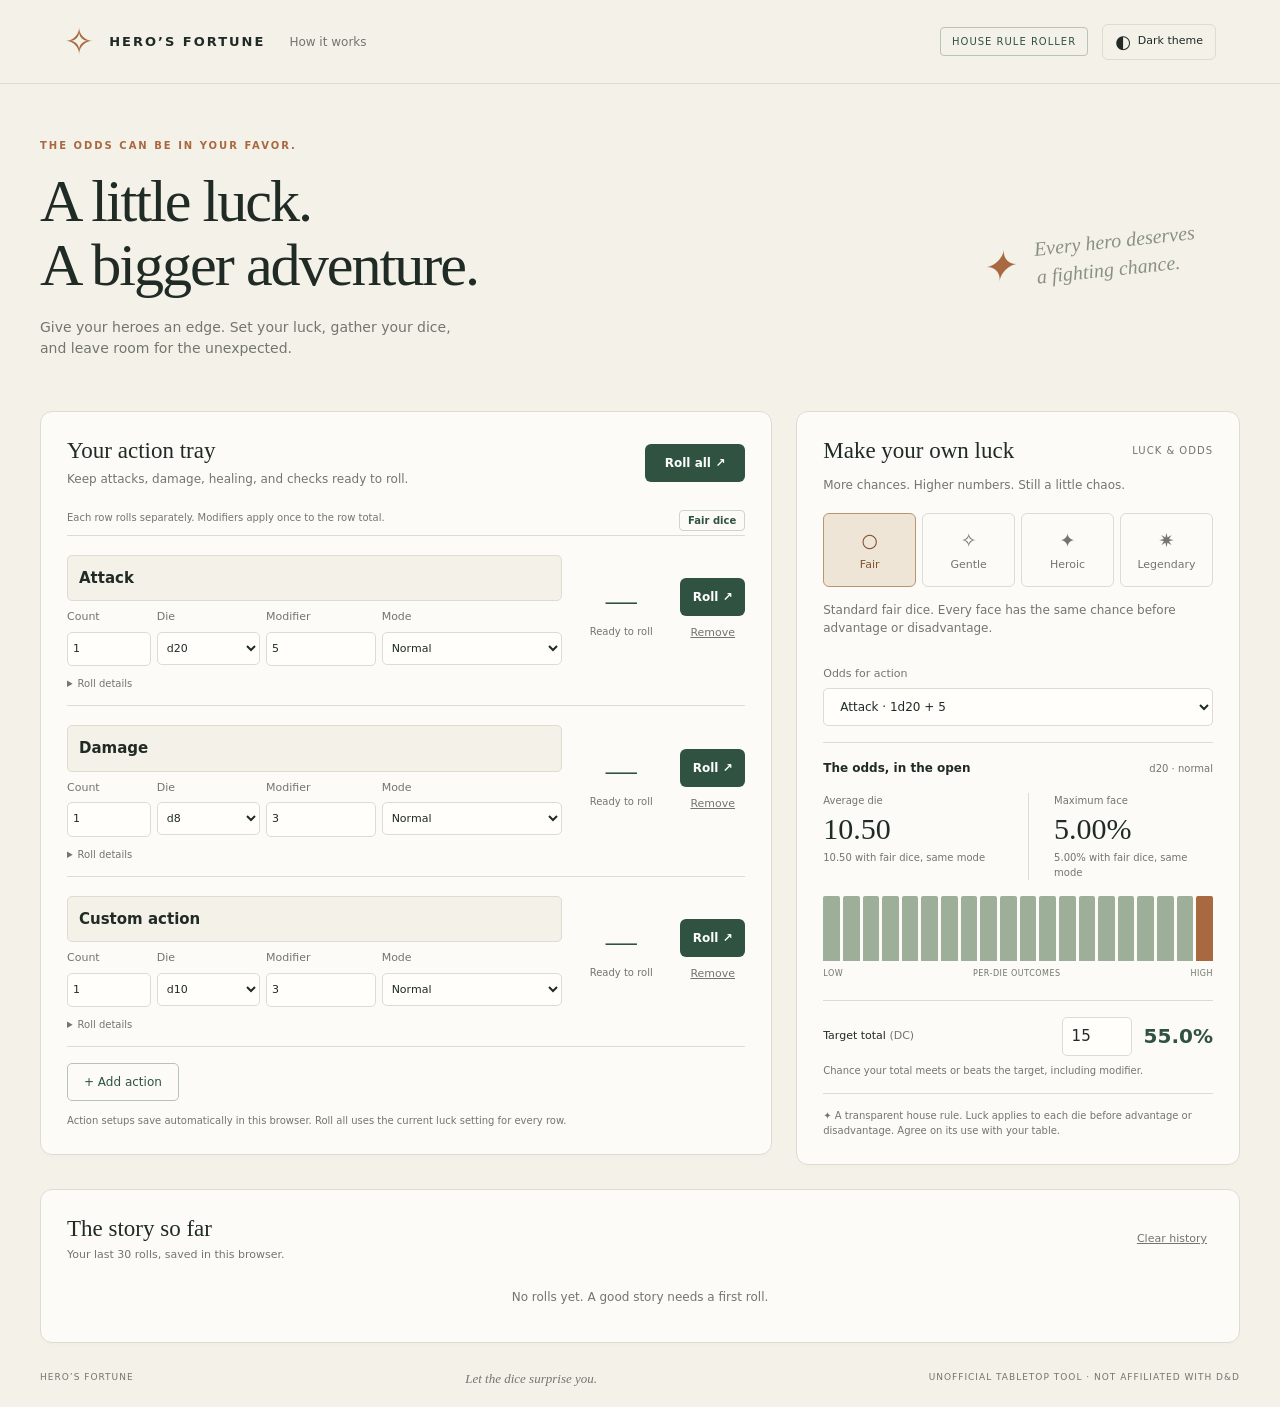
==== commit e55fd967: "Add beginner guide and How it works navigation" ====
--- a/docs/index.html
+++ b/docs/index.html
@@ -7,12 +7,12 @@
     <meta name="theme-color" content="#171b19">
     <title>Hero’s Fortune · A little luck goes a long way</title>
     <meta name="description" content="An adjustable, transparent luck-based dice roller for tabletop adventures.">
-    <script src="theme.js?v=1ad5621dbaf4"></script>
-    <link rel="stylesheet" href="style.css?v=9ebda47f742c">
+    <script src="theme.js?v=f39b59222ed9"></script>
+    <link rel="stylesheet" href="style.css?v=690c2f741764">
 </head>
 
 <body>
-    <header><a class="brand" href="./"><span class="brand-icon">✧</span> HERO’S FORTUNE</a><span class="header-note">FOR
+    <header><div class="brand-nav"><a class="brand" href="./"><span class="brand-icon">✧</span> HERO’S FORTUNE</a><nav aria-label="Main navigation"><a class="nav-link" href="how-it-works.html">How it works</a></nav></div><span class="header-note">FOR
             THE STORIES WORTH TELLING</span>
         <div class="header-controls"><span class="house">HOUSE RULE ROLLER</span><button id="themeToggle"
                 class="theme-toggle" type="button" aria-label="Dark theme" aria-pressed="false"><span
@@ -90,8 +90,8 @@
         <footer>HERO’S FORTUNE <span>Let the dice surprise you.</span><span>UNOFFICIAL TABLETOP TOOL · NOT AFFILIATED
                 WITH D&D</span></footer>
     </main>
-    <script src="core.js?v=ac321b00e4b7"></script>
-    <script src="app.js?v=7fd091d06f78"></script>
+    <script src="core.js?v=a8784c1410c3"></script>
+    <script src="app.js?v=8102662a9580"></script>
 </body>
 
-</html>+</html>
--- a/docs/style.css
+++ b/docs/style.css
@@ -1052,4 +1052,59 @@
         padding: 7px 9px;
         font-size: 10px
     }
-}+}
+
+/* Shared navigation and beginner guide. */
+.brand-nav { display: flex; align-items: center; gap: 24px; }
+.brand { white-space: nowrap; }
+.nav-link { color: var(--muted); text-decoration: none; font-size: 12px; white-space: nowrap; padding: 8px 0; }
+.nav-link:hover, .nav-link[aria-current="page"] { color: var(--ink); text-decoration: underline; text-underline-offset: 6px; }
+a:focus-visible { outline: 2px solid var(--copper); outline-offset: 5px; border-radius: 2px; }
+.skip-link { position: absolute; left: 20px; top: -60px; z-index: 5; background: var(--bg); color: var(--ink); padding: 10px; }
+.skip-link:focus { top: 10px; }
+.guide-main { max-width: 1000px; }
+.guide-intro { max-width: 680px; margin-bottom: 32px; }
+.guide-intro .sub { max-width: 540px; }
+.guide-cta { display: inline-flex; align-items: center; gap: 24px; background: var(--green); color: #fff; border-radius: 6px; padding: 12px 18px; font-size: 13px; text-decoration: none; margin-top: 8px; }
+.guide-jumps { display: flex; flex-wrap: wrap; gap: 8px 20px; padding: 18px 0; margin-bottom: 18px; border-top: 1px solid var(--line); border-bottom: 1px solid var(--line); }
+.guide-jumps a { color: var(--green); font-size: 12px; text-decoration: none; }
+.guide-jumps a:hover { text-decoration: underline; }
+.guide-section { margin-bottom: 20px; padding: 32px; scroll-margin-top: 20px; }
+.guide-section h2 { font: 500 30px/1.2 Georgia, serif; margin: 0 0 18px; }
+.guide-section > p, .guide-section li, .guide-section dd { font-size: 14px; line-height: 1.7; }
+.guide-section > p { max-width: 74ch; }
+.guide-steps, .guide-list { padding-left: 22px; }
+.guide-steps li, .guide-list li { padding-left: 6px; margin-bottom: 14px; max-width: 72ch; }
+.guide-example { border-left: 3px solid var(--copper); background: var(--bg); padding: 18px 20px; margin: 24px 0; border-radius: 0 6px 6px 0; }
+.guide-example-label { display: block; color: var(--copper); font-size: 10px; letter-spacing: .8px; }
+.guide-example p { margin: 8px 0 0; font-size: 14px; line-height: 1.7; }
+.guide-table-wrap { overflow-x: auto; margin: 24px 0; }
+.guide-table { width: 100%; border-collapse: collapse; font-size: 13px; text-align: left; }
+.guide-table caption { text-align: left; color: var(--muted); font-size: 12px; padding-bottom: 12px; }
+.guide-table th, .guide-table td { padding: 13px 14px; border-bottom: 1px solid var(--line); vertical-align: top; }
+.guide-table thead { background: var(--bg); }
+.guide-table tbody th { color: var(--green); white-space: nowrap; }
+.guide-callout { border: 1px solid var(--line); border-radius: 6px; padding: 18px 20px; margin-top: 24px; }
+.guide-callout > strong { font-size: 14px; color: var(--green); }
+.guide-callout p { margin: 8px 0 0; font-size: 13px; line-height: 1.7; }
+.guide-definitions { margin: 22px 0; }
+.guide-definitions > div { display: grid; grid-template-columns: 140px minmax(0, 1fr); gap: 18px; border-bottom: 1px solid var(--line); padding: 16px 0; }
+.guide-definitions dt { font-size: 13px; font-weight: 650; color: var(--green); }
+.guide-definitions dd { margin: 0; }
+.guide-section .guide-fine { font-size: 12px; color: var(--muted); }
+[data-theme="dark"] .guide-cta { background: #375a46; color: #f3f5eb; }
+@media (max-width: 1300px) { .header-note { display: none; } }
+@media (max-width: 650px) {
+    .brand-nav { gap: 14px; }
+    header { gap: 12px; padding: 0 20px; }
+    .header-controls .house { display: none; }
+    .guide-section { padding: 24px 20px; }
+    .guide-section h2 { font-size: 26px; }
+    .guide-definitions > div { grid-template-columns: 1fr; gap: 5px; }
+}
+@media (max-width: 420px) {
+    header { height: auto; min-height: 84px; padding: 14px 18px; flex-wrap: wrap; }
+    .brand-nav { flex: 1 1 100%; justify-content: space-between; }
+    .header-controls { margin-left: auto; }
+    .guide-table th, .guide-table td { padding: 11px 8px; font-size: 12px; }
+}
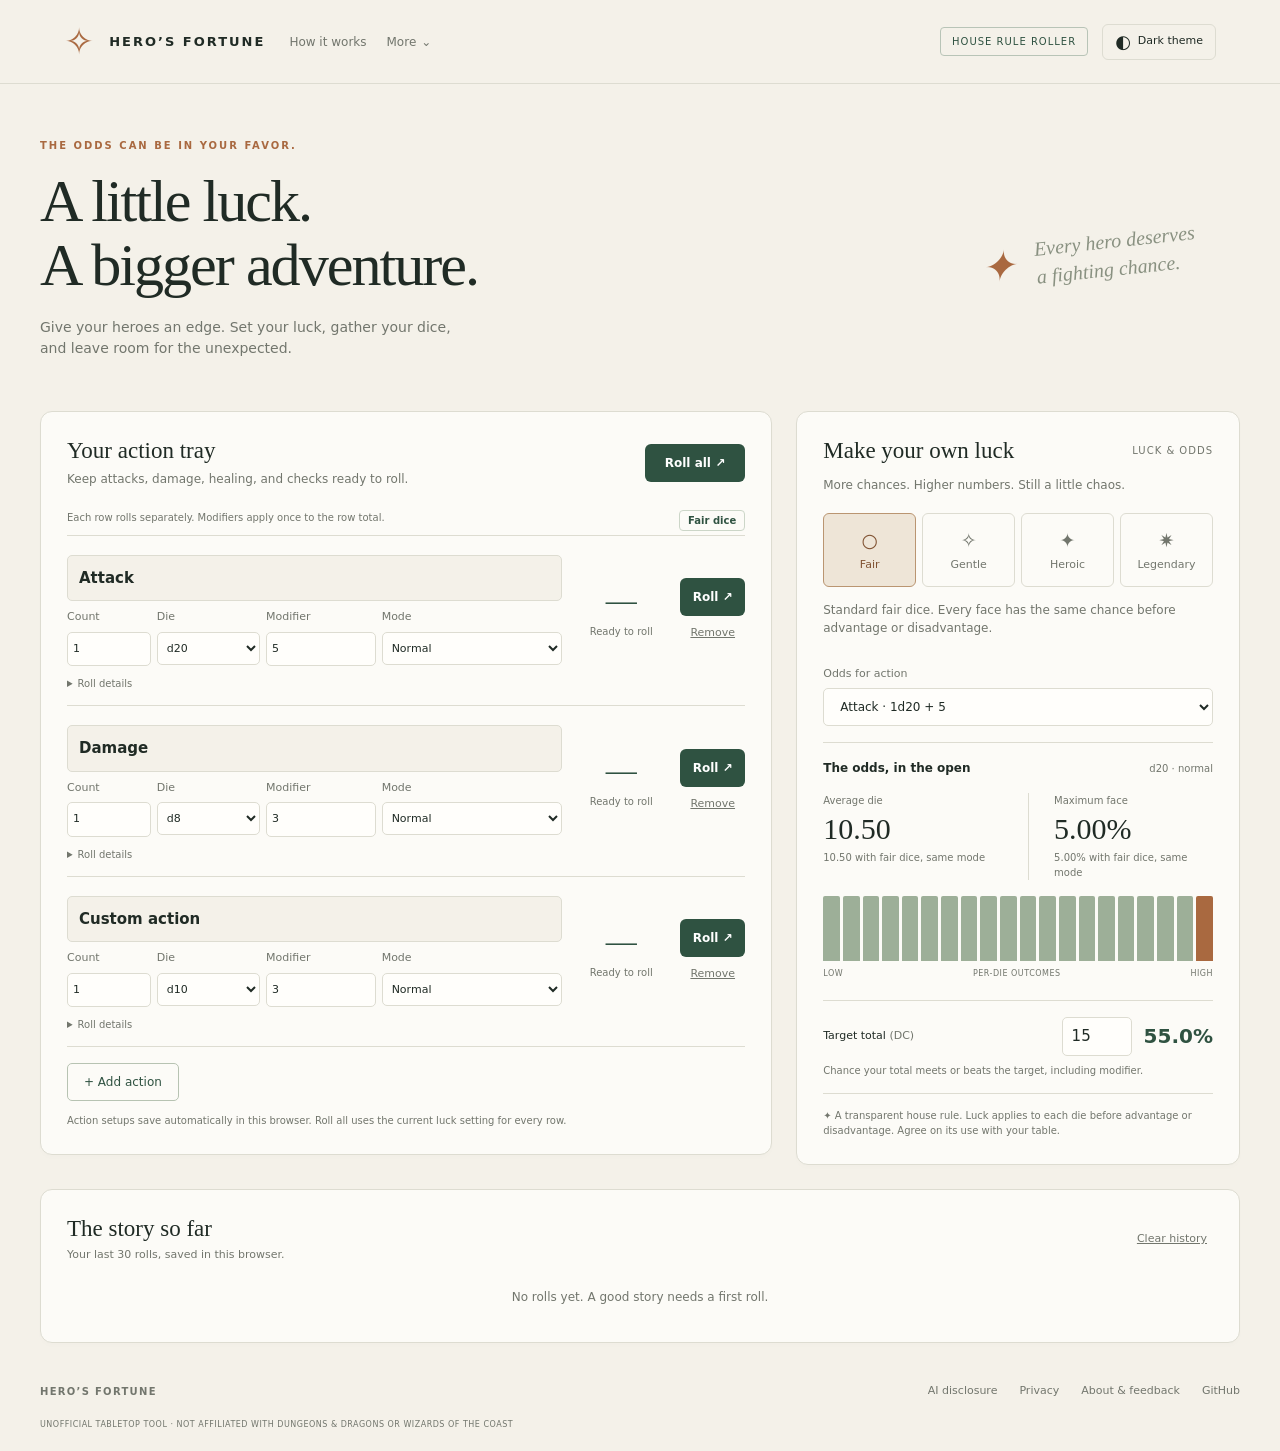
==== commit 96c3125b: "Add AI disclosure, privacy, updates, and feedback pages" ====
--- a/docs/index.html
+++ b/docs/index.html
@@ -8,15 +8,21 @@
     <title>Hero’s Fortune · A little luck goes a long way</title>
     <meta name="description" content="An adjustable, transparent luck-based dice roller for tabletop adventures.">
     <script src="theme.js?v=f39b59222ed9"></script>
-    <link rel="stylesheet" href="style.css?v=690c2f741764">
+    <link rel="stylesheet" href="style.css?v=607e64af8325">
+    <script src="navigation.js?v=d73ec4e898df" defer></script>
 </head>
 
 <body>
-    <header><div class="brand-nav"><a class="brand" href="./"><span class="brand-icon">✧</span> HERO’S FORTUNE</a><nav aria-label="Main navigation"><a class="nav-link" href="how-it-works.html">How it works</a></nav></div><span class="header-note">FOR
-            THE STORIES WORTH TELLING</span>
-        <div class="header-controls"><span class="house">HOUSE RULE ROLLER</span><button id="themeToggle"
-                class="theme-toggle" type="button" aria-label="Dark theme" aria-pressed="false"><span
-                    aria-hidden="true">◐</span> Dark theme</button></div>
+    <header>
+        <div class="brand-nav">
+            <a class="brand" href="./"><span class="brand-icon">✧</span> HERO’S FORTUNE</a>
+            <nav class="main-nav" aria-label="Main navigation">
+                <a class="nav-link" href="how-it-works.html">How it works</a>
+                <details class="site-menu"><summary class="nav-link">More <span aria-hidden="true">⌄</span></summary><div class="site-menu-links"><a href="ai-disclosure.html">AI disclosure</a><a href="privacy.html">Privacy & saved data</a><a href="updates.html">Updates & roadmap</a><a href="about.html">About & feedback</a></div></details>
+            </nav>
+        </div>
+        <span class="header-note">FOR THE STORIES WORTH TELLING</span>
+        <div class="header-controls"><span class="house">HOUSE RULE ROLLER</span><button id="themeToggle" class="theme-toggle" type="button" aria-label="Dark theme" aria-pressed="false"><span aria-hidden="true">◐</span> Dark theme</button></div>
     </header>
     <main>
         <div class="intro">
@@ -87,8 +93,7 @@
             </div>
             <div id="history"></div>
         </section>
-        <footer>HERO’S FORTUNE <span>Let the dice surprise you.</span><span>UNOFFICIAL TABLETOP TOOL · NOT AFFILIATED
-                WITH D&D</span></footer>
+        <footer class="site-footer"><div class="footer-top"><a class="footer-home" href="./">HERO’S FORTUNE</a><nav class="footer-links" aria-label="Footer navigation"><a href="ai-disclosure.html">AI disclosure</a><a href="privacy.html">Privacy</a><a href="about.html">About & feedback</a><a href="https://github.com/JasonAlkain/heros-fortune-dice">GitHub</a></nav></div><p class="footer-note">UNOFFICIAL TABLETOP TOOL · NOT AFFILIATED WITH DUNGEONS & DRAGONS OR WIZARDS OF THE COAST</p></footer>
     </main>
     <script src="core.js?v=a8784c1410c3"></script>
     <script src="app.js?v=8102662a9580"></script>
--- a/docs/style.css
+++ b/docs/style.css
@@ -1108,3 +1108,43 @@
     .header-controls { margin-left: auto; }
     .guide-table th, .guide-table td { padding: 11px 8px; font-size: 12px; }
 }
+
+/* Site information pages and progressive-enhancement navigation. */
+.main-nav { display: flex; align-items: center; gap: 20px; }
+.site-menu { position: relative; border: 0; padding: 0; font: inherit; color: inherit; }
+.site-menu > summary { display: flex; align-items: center; gap: 5px; list-style: none; cursor: pointer; }
+.site-menu > summary::-webkit-details-marker { display: none; }
+.site-menu > summary:focus-visible { outline: 2px solid var(--copper); outline-offset: 5px; border-radius: 2px; }
+.site-menu[open] > summary { color: var(--ink); }
+.site-menu-links { position: absolute; left: 0; top: calc(100% + 12px); z-index: 20; width: 215px; padding: 8px; background: #fcfbf7; border: 1px solid var(--line); border-radius: 8px; box-shadow: 0 8px 24px #0002; }
+.site-menu-links a { display: block; padding: 10px 12px; border-radius: 4px; color: var(--ink); font-size: 12px; text-decoration: none; }
+.site-menu-links a:hover, .site-menu-links a[aria-current="page"] { background: var(--bg); color: var(--green); }
+.page-updated { color: var(--muted); font-size: 11px; margin-top: 18px; }
+.info-main h1 { font-size: clamp(36px, 4.5vw, 56px); line-height: 1.12; letter-spacing: -1.5px; }
+.guide-section a:not(.guide-cta):not(.outline-link) { color: var(--green); text-underline-offset: 3px; }
+.info-actions { display: flex; flex-wrap: wrap; align-items: center; gap: 14px; margin: 18px 0; }
+.info-actions .guide-cta { margin: 0; }
+.outline-link { display: inline-flex; align-items: center; padding: 11px 17px; border: 1px solid var(--line); border-radius: 6px; color: var(--green); text-decoration: none; font-size: 13px; }
+.outline-link:hover { border-color: var(--copper); }
+.status-label { display: inline-block; border: 1px solid var(--line); color: var(--green); padding: 4px 9px; border-radius: 4px; font-size: 10px; letter-spacing: .6px; }
+.status-idea { color: var(--copper); }
+.site-footer { display: block; margin-top: 12px; }
+.footer-top { display: flex; justify-content: space-between; align-items: center; flex-wrap: wrap; gap: 18px; }
+.footer-home { color: var(--muted); text-decoration: none; font-size: 10px; font-weight: 650; letter-spacing: 1.3px; }
+.footer-links { display: flex; align-items: center; flex-wrap: wrap; gap: 12px 22px; }
+.footer-links a { color: var(--muted); font-size: 11px; text-decoration: none; letter-spacing: 0; }
+.footer-links a:hover { color: var(--ink); text-decoration: underline; text-underline-offset: 3px; }
+.footer-note { font-size: 8px; color: var(--muted); line-height: 1.7; letter-spacing: .5px; margin: 18px 0 0; }
+[data-theme="dark"] .site-menu-links { background: #202721; }
+@media (max-width: 850px) { .header-controls .house { display: none; } }
+@media (max-width: 600px) {
+    header { height: auto; min-height: 84px; padding: 14px 20px; flex-wrap: wrap; }
+    .brand-nav { flex: 1 1 100%; justify-content: space-between; gap: 12px; }
+    .brand { font-size: 10px; letter-spacing: 1px; gap: 8px; }
+    .brand-icon { font-size: 28px; }
+    .main-nav { gap: 14px; }
+    .main-nav .nav-link { font-size: 11px; }
+    .header-controls { margin-left: auto; }
+    .site-menu-links { left: auto; right: 0; }
+    .footer-top { align-items: flex-start; flex-direction: column; }
+}
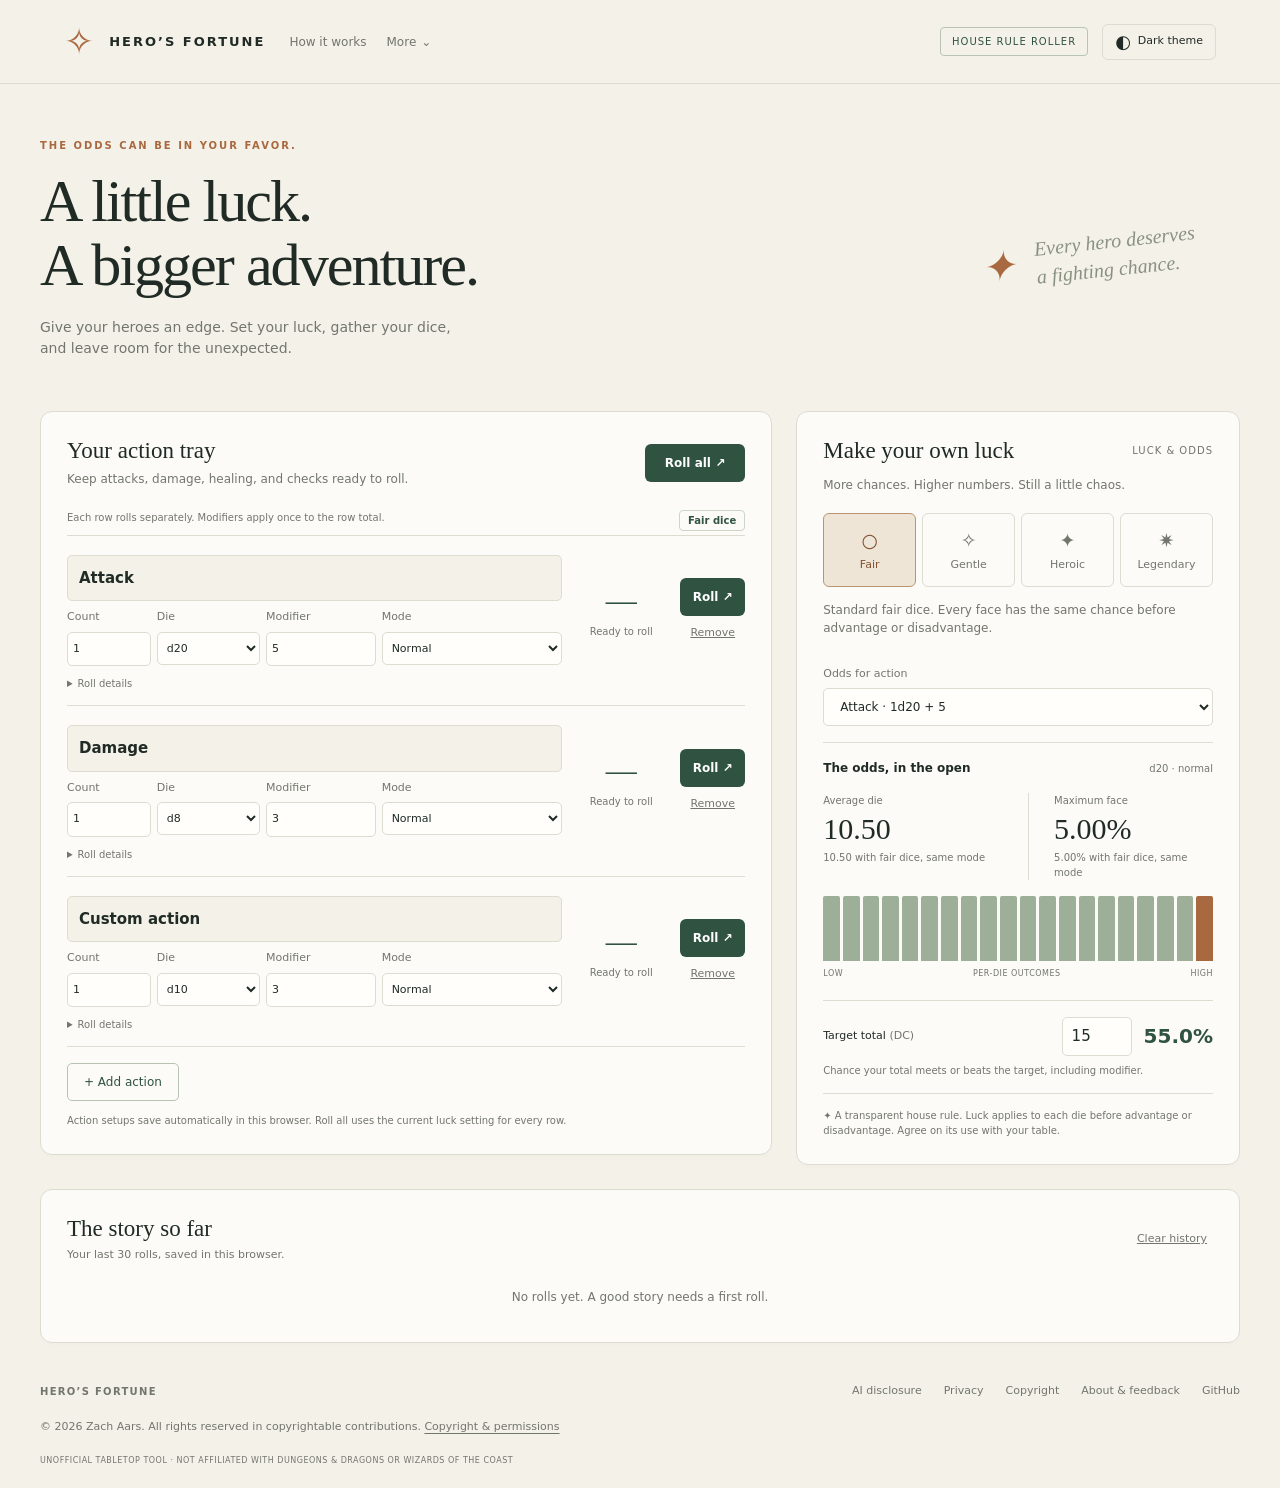
==== commit fdab79a5: "Add Zach Aars copyright notices and scoped permissions statement" ====
--- a/docs/index.html
+++ b/docs/index.html
@@ -8,7 +8,7 @@
     <title>Hero’s Fortune · A little luck goes a long way</title>
     <meta name="description" content="An adjustable, transparent luck-based dice roller for tabletop adventures.">
     <script src="theme.js?v=f39b59222ed9"></script>
-    <link rel="stylesheet" href="style.css?v=607e64af8325">
+    <link rel="stylesheet" href="style.css?v=1e062d28a189">
     <script src="navigation.js?v=d73ec4e898df" defer></script>
 </head>
 
@@ -18,7 +18,7 @@
             <a class="brand" href="./"><span class="brand-icon">✧</span> HERO’S FORTUNE</a>
             <nav class="main-nav" aria-label="Main navigation">
                 <a class="nav-link" href="how-it-works.html">How it works</a>
-                <details class="site-menu"><summary class="nav-link">More <span aria-hidden="true">⌄</span></summary><div class="site-menu-links"><a href="ai-disclosure.html">AI disclosure</a><a href="privacy.html">Privacy & saved data</a><a href="updates.html">Updates & roadmap</a><a href="about.html">About & feedback</a></div></details>
+                <details class="site-menu"><summary class="nav-link">More <span aria-hidden="true">⌄</span></summary><div class="site-menu-links"><a href="ai-disclosure.html">AI disclosure</a><a href="privacy.html">Privacy & saved data</a><a href="updates.html">Updates & roadmap</a><a href="about.html">About & feedback</a><a href="copyright.html">Copyright & permissions</a></div></details>
             </nav>
         </div>
         <span class="header-note">FOR THE STORIES WORTH TELLING</span>
@@ -93,7 +93,7 @@
             </div>
             <div id="history"></div>
         </section>
-        <footer class="site-footer"><div class="footer-top"><a class="footer-home" href="./">HERO’S FORTUNE</a><nav class="footer-links" aria-label="Footer navigation"><a href="ai-disclosure.html">AI disclosure</a><a href="privacy.html">Privacy</a><a href="about.html">About & feedback</a><a href="https://github.com/JasonAlkain/heros-fortune-dice">GitHub</a></nav></div><p class="footer-note">UNOFFICIAL TABLETOP TOOL · NOT AFFILIATED WITH DUNGEONS & DRAGONS OR WIZARDS OF THE COAST</p></footer>
+        <footer class="site-footer"><div class="footer-top"><a class="footer-home" href="./">HERO’S FORTUNE</a><nav class="footer-links" aria-label="Footer navigation"><a href="ai-disclosure.html">AI disclosure</a><a href="privacy.html">Privacy</a><a href="copyright.html">Copyright</a><a href="about.html">About & feedback</a><a href="https://github.com/JasonAlkain/heros-fortune-dice">GitHub</a></nav></div><p class="copyright-notice">© 2026 Zach Aars. All rights reserved in copyrightable contributions. <a href="copyright.html">Copyright & permissions</a></p><p class="footer-note">UNOFFICIAL TABLETOP TOOL · NOT AFFILIATED WITH DUNGEONS & DRAGONS OR WIZARDS OF THE COAST</p></footer>
     </main>
     <script src="core.js?v=a8784c1410c3"></script>
     <script src="app.js?v=8102662a9580"></script>
--- a/docs/style.css
+++ b/docs/style.css
@@ -1148,3 +1148,7 @@
     .site-menu-links { left: auto; right: 0; }
     .footer-top { align-items: flex-start; flex-direction: column; }
 }
+
+.copyright-notice { margin: 18px 0 0; font-size: 11px; line-height: 1.7; color: var(--muted); letter-spacing: 0; }
+.copyright-notice a { color: var(--muted); text-underline-offset: 3px; }
+.copyright-notice a:hover { color: var(--ink); }
